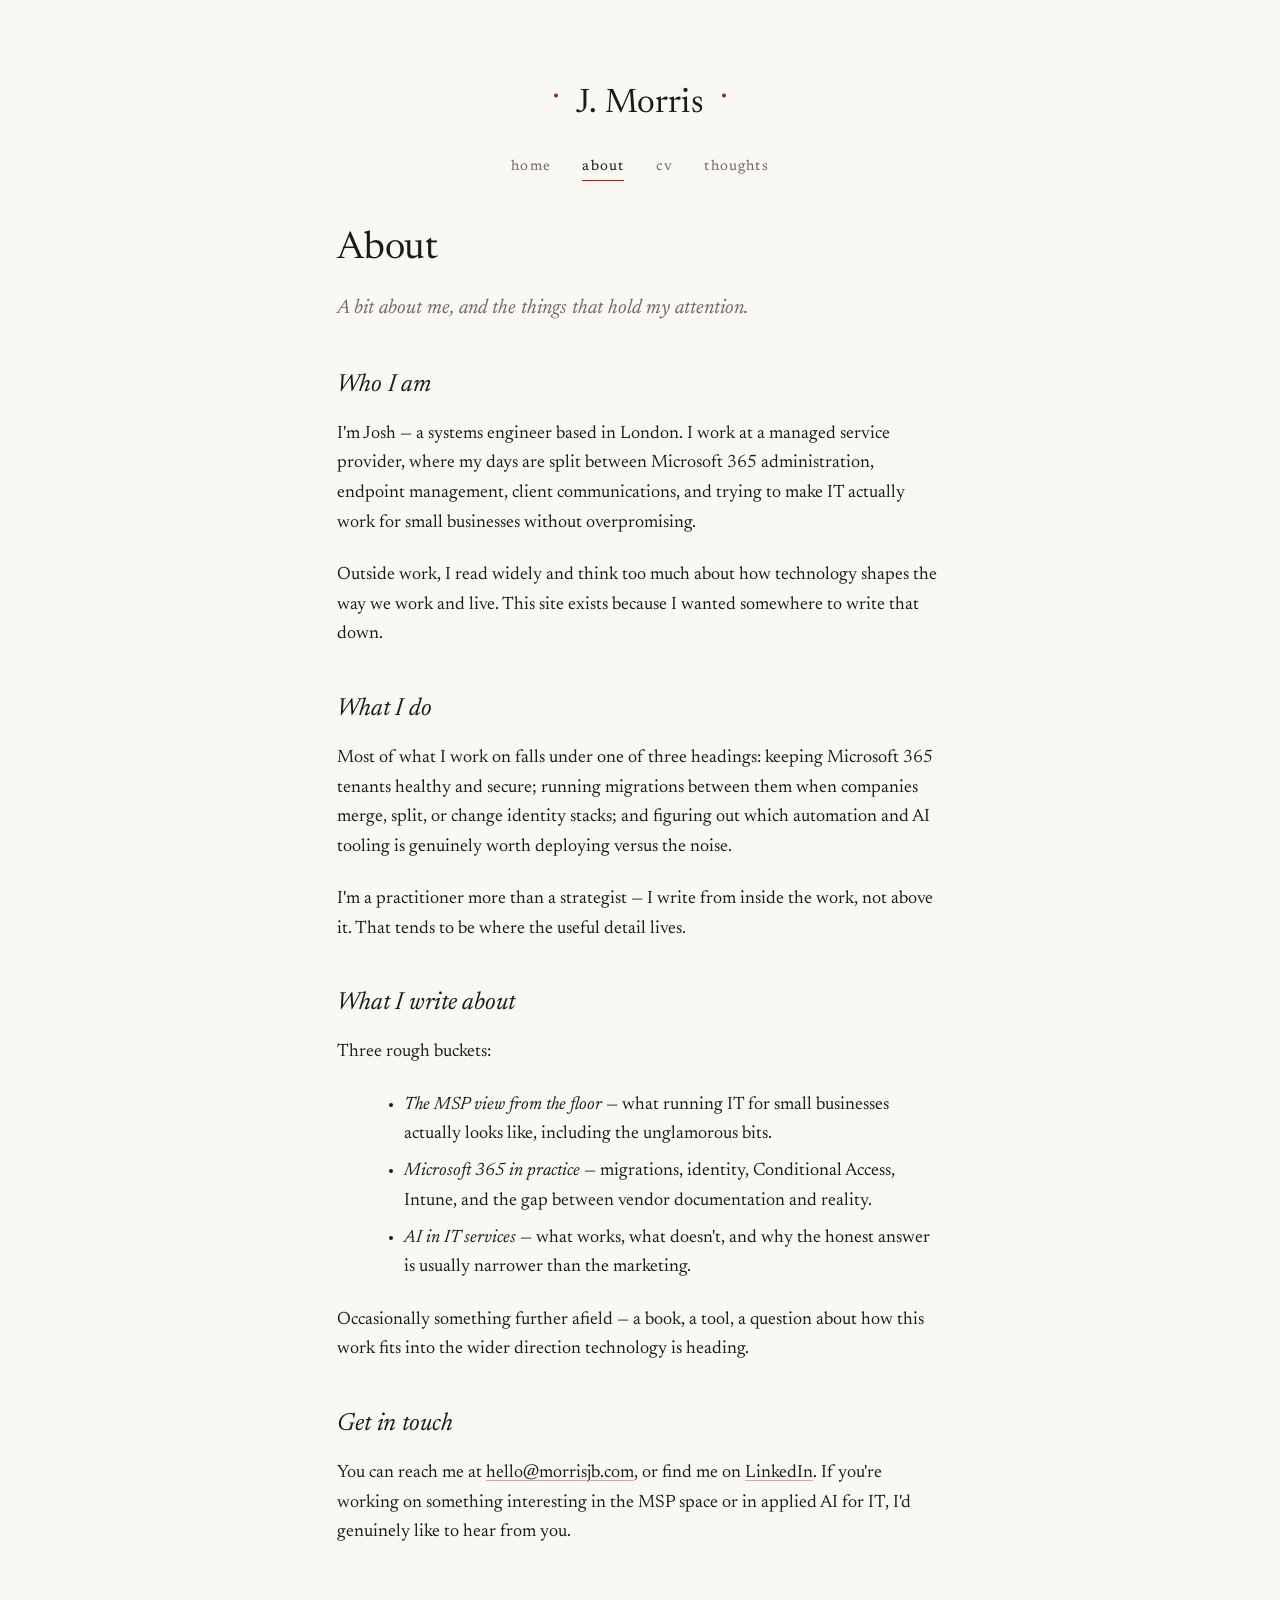
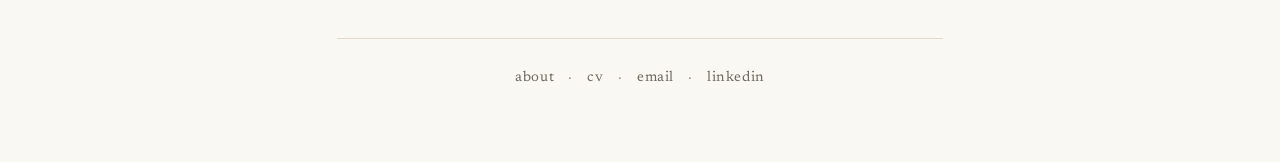
==== about.html @ 0fd1a708 "First Site" ====
<!DOCTYPE html>
<html lang="en">
<head>
  <meta charset="UTF-8">
  <meta name="viewport" content="width=device-width, initial-scale=1.0">
  <title>About — J. Morris</title>
  <meta name="description" content="A bit about me — Josh Morris, a systems engineer in London.">
  <link rel="icon" type="image/x-icon" href="/favicon.ico">
  <link rel="preconnect" href="https://fonts.googleapis.com">
  <link rel="preconnect" href="https://fonts.gstatic.com" crossorigin>
  <link href="https://fonts.googleapis.com/css2?family=Newsreader:ital,opsz,wght@0,6..72,300..600;1,6..72,300..600&display=swap" rel="stylesheet">
  <link rel="stylesheet" href="/styles.css">
</head>
<body>
  <div class="page">
    <header class="site-header">
      <a class="site-title" href="/">J. Morris</a>
      <nav class="site-nav" aria-label="Primary">
        <a href="/">home</a>
        <a href="/about.html" aria-current="page">about</a>
        <a href="/cv.html">cv</a>
        <a href="/thoughts.html">thoughts</a>
      </nav>
    </header>

    <main>
      <h1>About</h1>

      <!-- TIP: edit the paragraphs below freely. The structure (intro, then three short sections) is just a starting point — feel free to collapse or expand. -->

      <p class="about-intro">A bit about me, and the things that hold my attention.</p>

      <h2>Who I am</h2>
      <p>I'm Josh — a systems engineer based in London. I work at a managed service provider, where my days are split between Microsoft 365 administration, endpoint management, client communications, and trying to make IT actually work for small businesses without overpromising.</p>
      <p>Outside work, I read widely and think too much about how technology shapes the way we work and live. This site exists because I wanted somewhere to write that down.</p>

      <h2>What I do</h2>
      <p>Most of what I work on falls under one of three headings: keeping Microsoft 365 tenants healthy and secure; running migrations between them when companies merge, split, or change identity stacks; and figuring out which automation and AI tooling is genuinely worth deploying versus the noise.</p>
      <p>I'm a practitioner more than a strategist — I write from inside the work, not above it. That tends to be where the useful detail lives.</p>

      <h2>What I write about</h2>
      <p>Three rough buckets:</p>
      <ul>
        <li><em>The MSP view from the floor</em> — what running IT for small businesses actually looks like, including the unglamorous bits.</li>
        <li><em>Microsoft 365 in practice</em> — migrations, identity, Conditional Access, Intune, and the gap between vendor documentation and reality.</li>
        <li><em>AI in IT services</em> — what works, what doesn't, and why the honest answer is usually narrower than the marketing.</li>
      </ul>
      <p>Occasionally something further afield — a book, a tool, a question about how this work fits into the wider direction technology is heading.</p>

      <h2>Get in touch</h2>
      <p>You can reach me at <a href="mailto:hello@morrisjb.com">hello@morrisjb.com</a>, or find me on <a href="https://linkedin.com">LinkedIn</a>. If you're working on something interesting in the MSP space or in applied AI for IT, I'd genuinely like to hear from you.</p>
    </main>

    <footer class="site-footer">
      <a href="/about.html">about</a> ·
      <a href="/cv.html">cv</a> ·
      <a href="mailto:hello@morrisjb.com">email</a> ·
      <a href="https://linkedin.com">linkedin</a>
    </footer>
  </div>
</body>
</html>
---- styles.css ----
/* ================================================================
   J. Morris — site styles
   Refined editorial. Single typeface (Newsreader), warm cream
   ground, off-black text, oxblood accents echoing the logo dots.
   ================================================================ */

:root {
  --bg: #FAF8F3;
  --bg-subtle: #F2EFE7;
  --text: #1A1A1A;
  --text-muted: #6F6A60;
  --text-faint: #968F82;
  --border: #E2DCCE;
  --accent: #8C2823;
  --accent-soft: #D4A8A5;
  --max-width: 660px;
  --max-width-wide: 780px;
}

* { box-sizing: border-box; margin: 0; }

html {
  font-size: 18px;
  -webkit-text-size-adjust: 100%;
}

body {
  font-family: 'Newsreader', Georgia, 'Times New Roman', serif;
  font-weight: 400;
  background: var(--bg);
  color: var(--text);
  line-height: 1.65;
  font-feature-settings: 'kern' 1, 'liga' 1, 'onum' 1;
  font-variant-numeric: oldstyle-nums;
  -webkit-font-smoothing: antialiased;
  text-rendering: optimizeLegibility;
}

/* ---------- Layout ---------- */
.page {
  max-width: var(--max-width);
  margin: 0 auto;
  padding: 2.5rem 1.5rem 4rem;
}

.page--wide { max-width: var(--max-width-wide); }

/* ---------- Site header ---------- */
.site-header {
  text-align: center;
  padding: 1.75rem 0 2.5rem;
}

.site-title {
  display: inline-block;
  font-family: 'Newsreader', Georgia, serif;
  font-size: 1.875rem;
  font-weight: 400;
  letter-spacing: 0.005em;
  color: var(--text);
  text-decoration: none;
  position: relative;
}

.site-title::before,
.site-title::after {
  content: '';
  display: inline-block;
  width: 4px;
  height: 4px;
  border-radius: 50%;
  background: var(--accent);
  vertical-align: middle;
  margin: 0 1rem;
  transform: translateY(-0.25em);
}

.site-nav {
  margin-top: 1.25rem;
  display: flex;
  justify-content: center;
  gap: 1.75rem;
  font-size: 0.8rem;
  letter-spacing: 0.08em;
  text-transform: lowercase;
}

.site-nav a {
  color: var(--text-muted);
  text-decoration: none;
  transition: color 0.15s ease;
  padding-bottom: 2px;
  border-bottom: 0.5px solid transparent;
}

.site-nav a:hover,
.site-nav a[aria-current="page"] {
  color: var(--text);
  border-bottom-color: var(--accent);
}

/* ---------- Typography ---------- */
h1, h2, h3, h4 {
  font-family: 'Newsreader', Georgia, serif;
  font-weight: 400;
  letter-spacing: -0.005em;
  line-height: 1.25;
}

h1 { font-size: 2.125rem; margin: 0 0 1rem; }
h2 { font-size: 1.375rem; font-style: italic; margin: 2.5rem 0 1rem; }
h3 { font-size: 1.125rem; margin: 2rem 0 0.75rem; }

p { margin-bottom: 1.25rem; }

a {
  color: var(--text);
  text-decoration: underline;
  text-decoration-color: var(--accent-soft);
  text-decoration-thickness: 1px;
  text-underline-offset: 3px;
  transition: text-decoration-color 0.15s ease;
}

a:hover { text-decoration-color: var(--accent); }

em { font-style: italic; }
strong { font-weight: 500; }

blockquote {
  margin: 2rem 0;
  padding-left: 1.25rem;
  border-left: 2px solid var(--accent-soft);
  font-style: italic;
  color: var(--text-muted);
}

hr {
  border: none;
  text-align: center;
  margin: 3rem 0;
  height: 1rem;
  position: relative;
}

hr::before {
  content: '· · ·';
  letter-spacing: 0.6em;
  color: var(--accent);
  font-size: 1.25rem;
}

ul, ol { margin: 0 0 1.25rem 1.5rem; }
li { margin-bottom: 0.4rem; }

/* ---------- Hero (home) ---------- */
.hero {
  margin-bottom: 3rem;
}

.hero-greeting {
  font-size: 0.8rem;
  letter-spacing: 0.1em;
  text-transform: lowercase;
  color: var(--text-faint);
  margin-bottom: 0.6rem;
}

.hero-title {
  font-size: 1.625rem;
  font-weight: 400;
  font-style: italic;
  line-height: 1.4;
  margin: 0 0 1.25rem;
}

.hero-bio {
  font-size: 1.0625rem;
  line-height: 1.7;
  color: var(--text);
}

/* ---------- Section heading ---------- */
.section-title {
  font-size: 0.75rem;
  font-weight: 500;
  letter-spacing: 0.14em;
  text-transform: lowercase;
  color: var(--text-faint);
  margin: 3rem 0 1.5rem;
  padding-bottom: 0.75rem;
  border-bottom: 0.5px solid var(--border);
  font-style: normal;
}

/* ---------- Post list ---------- */
.posts {
  list-style: none;
  padding: 0;
  margin: 0;
}

.post-item {
  padding: 1.25rem 0;
  border-bottom: 0.5px solid var(--border);
}

.post-item:last-child { border-bottom: none; }

.post-meta {
  font-size: 0.75rem;
  color: var(--text-faint);
  letter-spacing: 0.06em;
  text-transform: lowercase;
  margin-bottom: 0.5rem;
}

.post-title {
  font-size: 1.1875rem;
  font-weight: 400;
  font-style: italic;
  margin: 0 0 0.4rem;
  line-height: 1.35;
}

.post-title a {
  text-decoration: none;
  color: var(--text);
}

.post-title a:hover {
  text-decoration: underline;
  text-decoration-color: var(--accent-soft);
}

.post-excerpt {
  font-size: 0.95rem;
  color: var(--text-muted);
  line-height: 1.6;
  margin: 0;
}

/* ---------- Year groupings (thoughts page) ---------- */
.year-group { margin-bottom: 3rem; }
.year-label {
  font-size: 0.8rem;
  font-weight: 400;
  letter-spacing: 0.06em;
  color: var(--text-faint);
  margin-bottom: 0.5rem;
  font-variant-numeric: oldstyle-nums;
}

/* ---------- Topic tags ---------- */
.tag-list {
  display: flex;
  flex-wrap: wrap;
  gap: 0.4rem;
  margin: 1.5rem 0 2rem;
  list-style: none;
  padding: 0;
}

.tag {
  display: inline-block;
  padding: 0.2rem 0.7rem;
  font-size: 0.7rem;
  letter-spacing: 0.06em;
  color: var(--text-muted);
  border: 0.5px solid var(--border);
  border-radius: 999px;
  text-decoration: none;
  text-transform: lowercase;
  background: transparent;
  transition: border-color 0.15s ease, color 0.15s ease;
}

.tag:hover {
  border-color: var(--text-muted);
  color: var(--text);
}

/* ---------- Article (post page) ---------- */
.article-header {
  margin-bottom: 2.5rem;
}

.article-meta {
  font-size: 0.75rem;
  color: var(--text-faint);
  letter-spacing: 0.08em;
  text-transform: lowercase;
  margin-bottom: 0.75rem;
}

.article-title {
  font-size: 1.875rem;
  font-weight: 400;
  line-height: 1.2;
  margin: 0 0 0.75rem;
  letter-spacing: -0.01em;
}

.article-subtitle {
  font-size: 1.0625rem;
  font-style: italic;
  color: var(--text-muted);
  line-height: 1.5;
}

.article-content {
  font-size: 1.0625rem;
  line-height: 1.75;
}

.article-content p { margin-bottom: 1.25rem; }

.article-footer {
  margin-top: 4rem;
  padding-top: 1.5rem;
  border-top: 0.5px solid var(--border);
  font-size: 0.85rem;
  color: var(--text-muted);
}

.back-link {
  text-decoration: none;
  color: var(--text-muted);
  font-style: italic;
}

.back-link:hover { color: var(--text); }

/* ---------- About page ---------- */
.about-intro {
  font-size: 1.125rem;
  line-height: 1.65;
  margin-bottom: 2rem;
  font-style: italic;
  color: var(--text-muted);
}

/* ---------- CV ---------- */
.cv-header {
  margin-bottom: 2.5rem;
  padding-bottom: 1.5rem;
  border-bottom: 0.5px solid var(--border);
}

.cv-name { font-size: 1.875rem; font-weight: 400; margin: 0 0 0.35rem; }
.cv-role-line {
  font-size: 0.95rem;
  color: var(--text-muted);
  font-style: italic;
  margin-bottom: 0.5rem;
}
.cv-contact {
  font-size: 0.85rem;
  color: var(--text-faint);
  letter-spacing: 0.02em;
}

.cv-section { margin-bottom: 2.25rem; }

.cv-role { margin-bottom: 1.75rem; }
.cv-role:last-child { margin-bottom: 0; }

.cv-role-header {
  display: flex;
  justify-content: space-between;
  align-items: baseline;
  flex-wrap: wrap;
  gap: 0.4rem;
  margin-bottom: 0.25rem;
}

.cv-title {
  font-size: 1.0625rem;
  font-weight: 500;
  font-style: italic;
}

.cv-dates {
  font-size: 0.8rem;
  color: var(--text-faint);
  letter-spacing: 0.02em;
  font-variant-numeric: oldstyle-nums;
}

.cv-org {
  font-size: 0.95rem;
  color: var(--text-muted);
  margin-bottom: 0.6rem;
}

.cv-description {
  font-size: 0.95rem;
  margin: 0;
}

.cv-skills {
  font-size: 0.95rem;
  line-height: 1.7;
}

/* ---------- Footer ---------- */
.site-footer {
  margin-top: 5rem;
  padding-top: 1.5rem;
  border-top: 0.5px solid var(--border);
  font-size: 0.8rem;
  color: var(--text-faint);
  text-align: center;
  letter-spacing: 0.04em;
  text-transform: lowercase;
}

.site-footer a {
  color: var(--text-muted);
  text-decoration: none;
  margin: 0 0.6rem;
}

.site-footer a:hover { color: var(--text); }

/* ---------- Mobile ---------- */
@media (max-width: 640px) {
  html { font-size: 17px; }
  .page { padding: 1.5rem 1.25rem 3rem; }
  .site-header { padding: 1.25rem 0 1.75rem; }
  .site-title { font-size: 1.625rem; }
  .site-title::before, .site-title::after {
    width: 3px; height: 3px; margin: 0 0.75rem;
  }
  .site-nav { gap: 1.25rem; }
  .hero-title { font-size: 1.4rem; }
  .article-title { font-size: 1.625rem; }
  .cv-role-header { flex-direction: column; gap: 0.1rem; }
}

/* ---------- Print (CV) ---------- */
@media print {
  .site-header, .site-footer, .site-nav { display: none; }
  body { background: white; color: black; }
  a { color: black; text-decoration: none; }
  .page { max-width: 100%; padding: 0; }
  .cv-section { page-break-inside: avoid; }
}
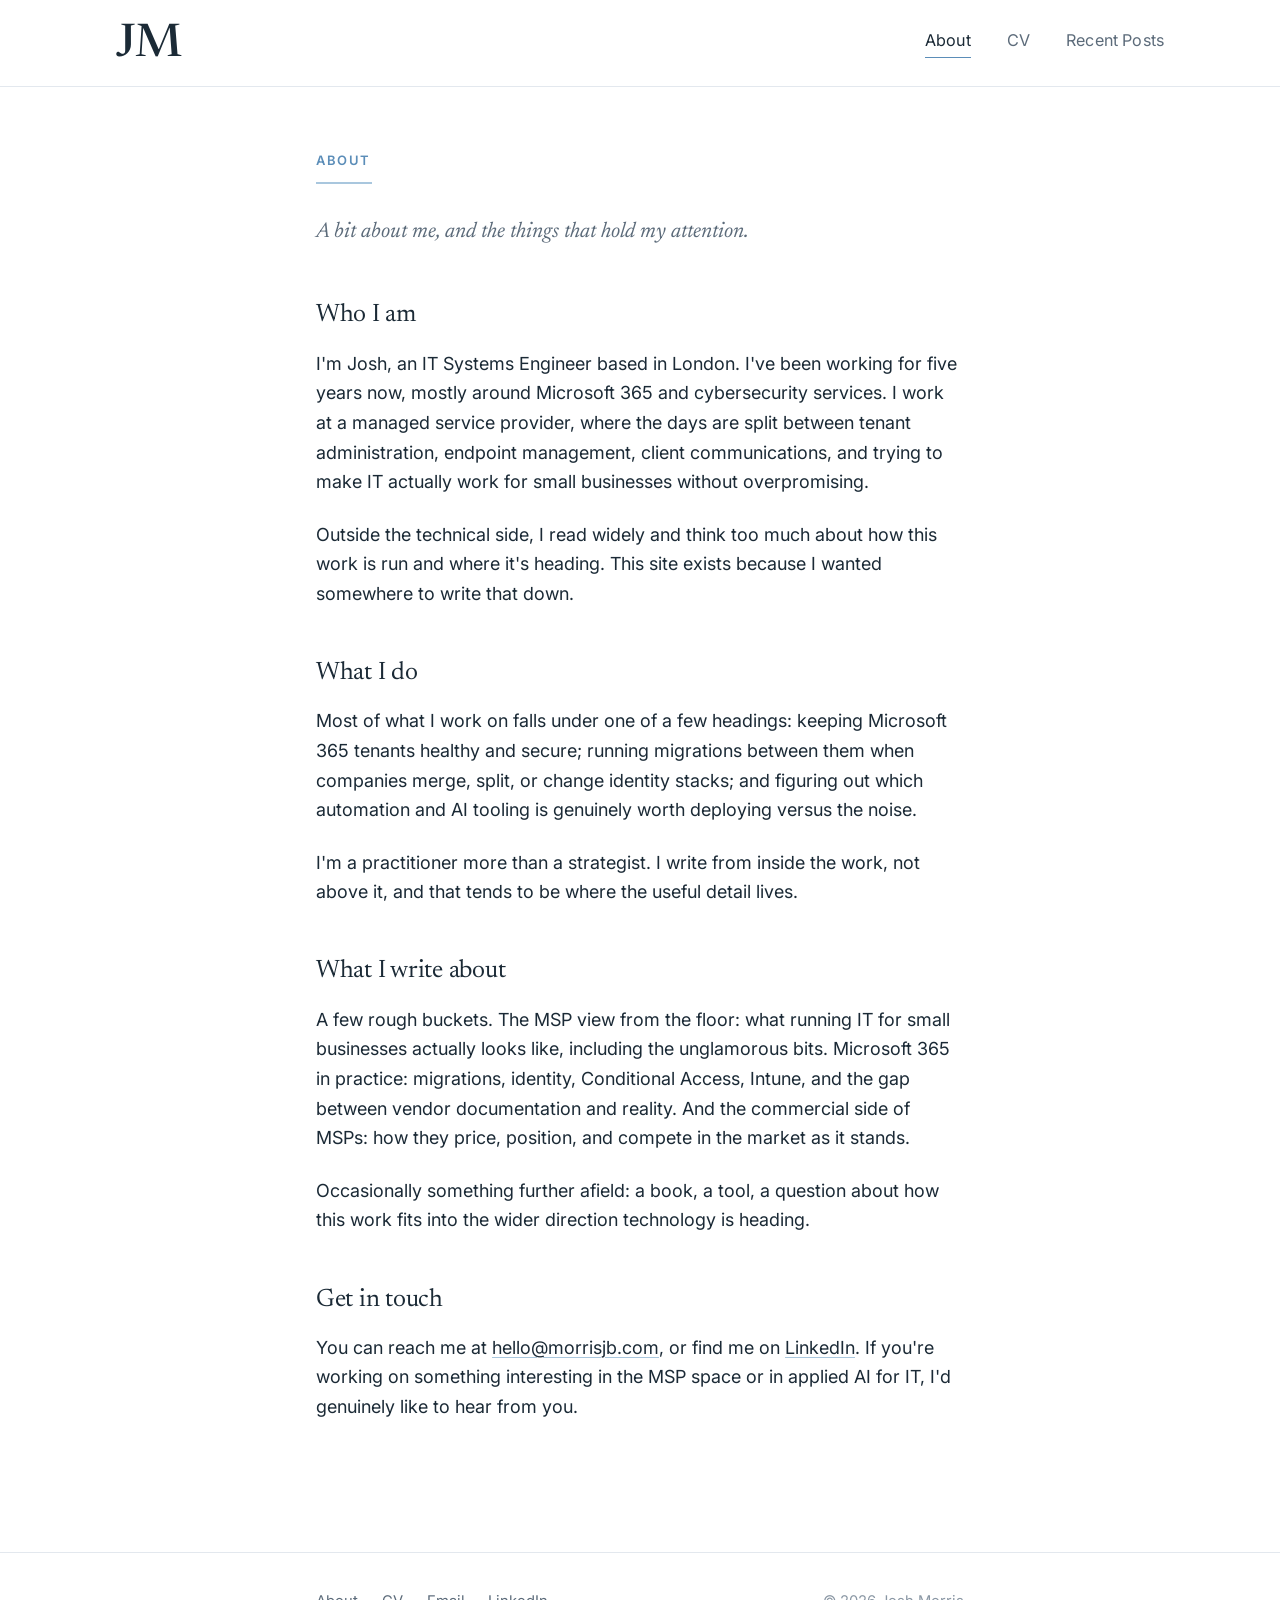
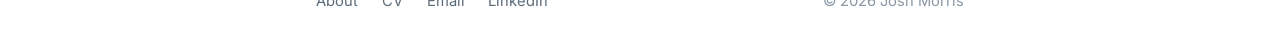
==== commit a17eae5a: "Add files via upload" ====
--- a/about.html
+++ b/about.html
@@ -4,59 +4,63 @@
   <meta charset="UTF-8">
   <meta name="viewport" content="width=device-width, initial-scale=1.0">
   <title>About — J. Morris</title>
-  <meta name="description" content="A bit about me — Josh Morris, a systems engineer in London.">
-  <link rel="icon" type="image/x-icon" href="/favicon.ico">
+  <meta name="description" content="A bit about me — Josh Morris, an IT Systems Engineer in London.">
+  <link rel="icon" type="image/png" href="/jmorrisfavicon.png">
+  <link rel="apple-touch-icon" href="/appletouchicon.png">
   <link rel="preconnect" href="https://fonts.googleapis.com">
   <link rel="preconnect" href="https://fonts.gstatic.com" crossorigin>
-  <link href="https://fonts.googleapis.com/css2?family=Newsreader:ital,opsz,wght@0,6..72,300..600;1,6..72,300..600&display=swap" rel="stylesheet">
+  <link href="https://fonts.googleapis.com/css2?family=Inter:wght@400;500;600&family=Newsreader:ital,opsz,wght@0,6..72,300..600;1,6..72,300..600&display=swap" rel="stylesheet">
   <link rel="stylesheet" href="/styles.css">
 </head>
 <body>
-  <div class="page">
-    <header class="site-header">
-      <a class="site-title" href="/">J. Morris</a>
+  <header class="site-header">
+    <div class="site-header__inner">
+      <a class="brand" href="/" aria-label="J. Morris — home">
+        <svg viewBox="0 0 132 56" xmlns="http://www.w3.org/2000/svg" role="img" aria-label="JM monogram">
+          <text x="0" y="44" font-family="Newsreader, Georgia, serif" font-size="56" font-weight="500" letter-spacing="-1" fill="#1B2A36">JM</text>
+        </svg>
+      </a>
       <nav class="site-nav" aria-label="Primary">
-        <a href="/">home</a>
-        <a href="/about.html" aria-current="page">about</a>
-        <a href="/cv.html">cv</a>
-        <a href="/thoughts.html">thoughts</a>
+        <a href="/about.html" aria-current="page">About</a>
+        <a href="/cv.html">CV</a>
+        <a href="/thoughts.html">Recent Posts</a>
       </nav>
-    </header>
+    </div>
+  </header>
 
-    <main>
-      <h1>About</h1>
+  <main class="page">
+    <!-- TIP: edit freely. Keep the intro short, then a few plain sections. -->
+    <p class="eyebrow">About</p>
+    <hr class="rule">
 
-      <!-- TIP: edit the paragraphs below freely. The structure (intro, then three short sections) is just a starting point — feel free to collapse or expand. -->
+    <p class="about-intro">A bit about me, and the things that hold my attention.</p>
 
-      <p class="about-intro">A bit about me, and the things that hold my attention.</p>
+    <h2>Who I am</h2>
+    <p>I'm Josh, an IT Systems Engineer based in London. I've been working for five years now, mostly around Microsoft 365 and cybersecurity services. I work at a managed service provider, where the days are split between tenant administration, endpoint management, client communications, and trying to make IT actually work for small businesses without overpromising.</p>
+    <p>Outside the technical side, I read widely and think too much about how this work is run and where it's heading. This site exists because I wanted somewhere to write that down.</p>
 
-      <h2>Who I am</h2>
-      <p>I'm Josh — a systems engineer based in London. I work at a managed service provider, where my days are split between Microsoft 365 administration, endpoint management, client communications, and trying to make IT actually work for small businesses without overpromising.</p>
-      <p>Outside work, I read widely and think too much about how technology shapes the way we work and live. This site exists because I wanted somewhere to write that down.</p>
+    <h2>What I do</h2>
+    <p>Most of what I work on falls under one of a few headings: keeping Microsoft 365 tenants healthy and secure; running migrations between them when companies merge, split, or change identity stacks; and figuring out which automation and AI tooling is genuinely worth deploying versus the noise.</p>
+    <p>I'm a practitioner more than a strategist. I write from inside the work, not above it, and that tends to be where the useful detail lives.</p>
 
-      <h2>What I do</h2>
-      <p>Most of what I work on falls under one of three headings: keeping Microsoft 365 tenants healthy and secure; running migrations between them when companies merge, split, or change identity stacks; and figuring out which automation and AI tooling is genuinely worth deploying versus the noise.</p>
-      <p>I'm a practitioner more than a strategist — I write from inside the work, not above it. That tends to be where the useful detail lives.</p>
+    <h2>What I write about</h2>
+    <p>A few rough buckets. The MSP view from the floor: what running IT for small businesses actually looks like, including the unglamorous bits. Microsoft 365 in practice: migrations, identity, Conditional Access, Intune, and the gap between vendor documentation and reality. And the commercial side of MSPs: how they price, position, and compete in the market as it stands.</p>
+    <p>Occasionally something further afield: a book, a tool, a question about how this work fits into the wider direction technology is heading.</p>
 
-      <h2>What I write about</h2>
-      <p>Three rough buckets:</p>
-      <ul>
-        <li><em>The MSP view from the floor</em> — what running IT for small businesses actually looks like, including the unglamorous bits.</li>
-        <li><em>Microsoft 365 in practice</em> — migrations, identity, Conditional Access, Intune, and the gap between vendor documentation and reality.</li>
-        <li><em>AI in IT services</em> — what works, what doesn't, and why the honest answer is usually narrower than the marketing.</li>
-      </ul>
-      <p>Occasionally something further afield — a book, a tool, a question about how this work fits into the wider direction technology is heading.</p>
+    <h2>Get in touch</h2>
+    <p>You can reach me at <a href="mailto:hello@morrisjb.com">hello@morrisjb.com</a>, or find me on <a href="https://linkedin.com">LinkedIn</a>. If you're working on something interesting in the MSP space or in applied AI for IT, I'd genuinely like to hear from you.</p>
+  </main>
 
-      <h2>Get in touch</h2>
-      <p>You can reach me at <a href="mailto:hello@morrisjb.com">hello@morrisjb.com</a>, or find me on <a href="https://linkedin.com">LinkedIn</a>. If you're working on something interesting in the MSP space or in applied AI for IT, I'd genuinely like to hear from you.</p>
-    </main>
-
-    <footer class="site-footer">
-      <a href="/about.html">about</a> ·
-      <a href="/cv.html">cv</a> ·
-      <a href="mailto:hello@morrisjb.com">email</a> ·
-      <a href="https://linkedin.com">linkedin</a>
-    </footer>
-  </div>
+  <footer class="site-footer">
+    <div class="site-footer__inner">
+      <div class="site-footer__links">
+        <a href="/about.html">About</a>
+        <a href="/cv.html">CV</a>
+        <a href="mailto:hello@morrisjb.com">Email</a>
+        <a href="https://linkedin.com">LinkedIn</a>
+      </div>
+      <div class="site-footer__note">© 2026 Josh Morris</div>
+    </div>
+  </footer>
 </body>
 </html>
--- a/styles.css
+++ b/styles.css
@@ -1,20 +1,21 @@
 /* ================================================================
-   J. Morris — site styles
-   Refined editorial. Single typeface (Newsreader), warm cream
-   ground, off-black text, oxblood accents echoing the logo dots.
+   morrisjb.com — site styles
+   White ground, light-grey surfaces, light-blue accent.
+   Serif wordmark + headlines (Newsreader), clean sans body (Inter).
    ================================================================ */
 
 :root {
-  --bg: #FAF8F3;
-  --bg-subtle: #F2EFE7;
-  --text: #1A1A1A;
-  --text-muted: #6F6A60;
-  --text-faint: #968F82;
-  --border: #E2DCCE;
-  --accent: #8C2823;
-  --accent-soft: #D4A8A5;
-  --max-width: 660px;
-  --max-width-wide: 780px;
+  --bg: #FFFFFF;
+  --surface: #F4F6F8;
+  --surface-2: #EDF1F5;
+  --border: #E3E8EE;
+  --text: #1B2A36;
+  --muted: #5C6B7A;
+  --faint: #8A97A4;
+  --accent: #5B8DB8;
+  --accent-soft: #A9C7DE;
+  --max-width: 720px;
+  --header-max: 1120px;
 }
 
 * { box-sizing: border-box; margin: 0; }
@@ -22,94 +23,84 @@
 html {
   font-size: 18px;
   -webkit-text-size-adjust: 100%;
+  scroll-behavior: smooth;
 }
 
 body {
-  font-family: 'Newsreader', Georgia, 'Times New Roman', serif;
+  font-family: 'Inter', -apple-system, BlinkMacSystemFont, 'Segoe UI', Roboto, sans-serif;
   font-weight: 400;
   background: var(--bg);
   color: var(--text);
   line-height: 1.65;
-  font-feature-settings: 'kern' 1, 'liga' 1, 'onum' 1;
-  font-variant-numeric: oldstyle-nums;
   -webkit-font-smoothing: antialiased;
   text-rendering: optimizeLegibility;
+}
+
+/* ---------- Site header (full-width bar) ---------- */
+.site-header {
+  border-bottom: 1px solid var(--border);
+  background: var(--bg);
+}
+
+.site-header__inner {
+  max-width: var(--header-max);
+  margin: 0 auto;
+  padding: 1.1rem 2rem;
+  display: flex;
+  align-items: center;
+  justify-content: space-between;
+  gap: 1.5rem;
+}
+
+.brand {
+  display: inline-flex;
+  align-items: center;
+  text-decoration: none;
+  line-height: 0;
+}
+
+.brand svg { display: block; height: 46px; width: auto; }
+
+.site-nav {
+  display: flex;
+  align-items: center;
+  gap: 2rem;
+  font-size: 0.9rem;
+  letter-spacing: 0.01em;
+}
+
+.site-nav a {
+  color: var(--muted);
+  text-decoration: none;
+  padding-bottom: 3px;
+  border-bottom: 1.5px solid transparent;
+  transition: color 0.15s ease, border-color 0.15s ease;
+}
+
+.site-nav a:hover,
+.site-nav a[aria-current="page"] {
+  color: var(--text);
+  border-bottom-color: var(--accent);
 }
 
 /* ---------- Layout ---------- */
 .page {
   max-width: var(--max-width);
   margin: 0 auto;
-  padding: 2.5rem 1.5rem 4rem;
-}
-
-.page--wide { max-width: var(--max-width-wide); }
-
-/* ---------- Site header ---------- */
-.site-header {
-  text-align: center;
-  padding: 1.75rem 0 2.5rem;
-}
-
-.site-title {
-  display: inline-block;
-  font-family: 'Newsreader', Georgia, serif;
-  font-size: 1.875rem;
+  padding: 3.5rem 2rem 4rem;
+}
+
+/* ---------- Typography ---------- */
+h1, h2, h3, h4, .display {
+  font-family: 'Newsreader', Georgia, 'Times New Roman', serif;
   font-weight: 400;
-  letter-spacing: 0.005em;
-  color: var(--text);
-  text-decoration: none;
-  position: relative;
-}
-
-.site-title::before,
-.site-title::after {
-  content: '';
-  display: inline-block;
-  width: 4px;
-  height: 4px;
-  border-radius: 50%;
-  background: var(--accent);
-  vertical-align: middle;
-  margin: 0 1rem;
-  transform: translateY(-0.25em);
-}
-
-.site-nav {
-  margin-top: 1.25rem;
-  display: flex;
-  justify-content: center;
-  gap: 1.75rem;
-  font-size: 0.8rem;
-  letter-spacing: 0.08em;
-  text-transform: lowercase;
-}
-
-.site-nav a {
-  color: var(--text-muted);
-  text-decoration: none;
-  transition: color 0.15s ease;
-  padding-bottom: 2px;
-  border-bottom: 0.5px solid transparent;
-}
-
-.site-nav a:hover,
-.site-nav a[aria-current="page"] {
-  color: var(--text);
-  border-bottom-color: var(--accent);
-}
-
-/* ---------- Typography ---------- */
-h1, h2, h3, h4 {
-  font-family: 'Newsreader', Georgia, serif;
-  font-weight: 400;
-  letter-spacing: -0.005em;
-  line-height: 1.25;
-}
-
-h1 { font-size: 2.125rem; margin: 0 0 1rem; }
-h2 { font-size: 1.375rem; font-style: italic; margin: 2.5rem 0 1rem; }
-h3 { font-size: 1.125rem; margin: 2rem 0 0.75rem; }
+  line-height: 1.2;
+  letter-spacing: -0.01em;
+}
+
+h1 { font-size: 2.25rem; margin: 0 0 1rem; }
+h2 { font-size: 1.4rem; margin: 2.75rem 0 1rem; }
+h3 { font-size: 1.15rem; margin: 2rem 0 0.75rem; }
 
 p { margin-bottom: 1.25rem; }
 
@@ -121,328 +112,251 @@
   text-underline-offset: 3px;
   transition: text-decoration-color 0.15s ease;
 }
-
 a:hover { text-decoration-color: var(--accent); }
 
 em { font-style: italic; }
-strong { font-weight: 500; }
+strong { font-weight: 600; }
+
+ul, ol { margin: 0 0 1.25rem 1.4rem; }
+li { margin-bottom: 0.45rem; }
 
 blockquote {
   margin: 2rem 0;
   padding-left: 1.25rem;
-  border-left: 2px solid var(--accent-soft);
+  border-left: 3px solid var(--accent-soft);
+  color: var(--muted);
   font-style: italic;
-  color: var(--text-muted);
-}
-
-hr {
+}
+
+/* ---------- Eyebrow + rule (signature device) ---------- */
+.eyebrow {
+  font-size: 0.72rem;
+  font-weight: 600;
+  letter-spacing: 0.12em;
+  text-transform: uppercase;
+  color: var(--accent);
+  margin-bottom: 0.6rem;
+}
+
+.rule {
   border: none;
-  text-align: center;
-  margin: 3rem 0;
-  height: 1rem;
-  position: relative;
-}
-
-hr::before {
-  content: '· · ·';
-  letter-spacing: 0.6em;
+  height: 2px;
+  width: 56px;
+  background: var(--accent-soft);
+  margin: 0 0 1.75rem;
+}
+
+.section-title {
+  font-family: 'Inter', sans-serif;
+  font-size: 0.72rem;
+  font-weight: 600;
+  letter-spacing: 0.12em;
+  text-transform: uppercase;
+  color: var(--faint);
+  margin: 3rem 0 0;
+  padding-bottom: 0.75rem;
+  border-bottom: 1px solid var(--border);
+}
+
+/* ---------- Hero (home / about) ---------- */
+.hero { margin-bottom: 1rem; }
+
+.hero-welcome {
+  font-size: 0.8rem;
+  font-weight: 600;
+  letter-spacing: 0.12em;
+  text-transform: uppercase;
   color: var(--accent);
+  margin-bottom: 0.9rem;
+}
+
+.hero-title {
+  font-family: 'Newsreader', Georgia, serif;
+  font-size: 2rem;
+  font-style: italic;
+  font-weight: 400;
+  line-height: 1.3;
+  margin: 0 0 1.75rem;
+  max-width: 30ch;
+}
+
+.lede {
+  font-size: 1.0625rem;
+  line-height: 1.75;
+  color: var(--text);
+}
+
+.lede + .lede { margin-top: 1.25rem; }
+
+/* ---------- Post list ---------- */
+.posts { list-style: none; padding: 0; margin: 1.5rem 0 0; }
+
+.post-item {
+  padding: 1.5rem 0;
+  border-bottom: 1px solid var(--border);
+}
+.post-item:last-child { border-bottom: none; }
+
+.post-meta {
+  font-size: 0.74rem;
+  color: var(--faint);
+  letter-spacing: 0.06em;
+  text-transform: uppercase;
+  margin-bottom: 0.5rem;
+}
+
+.post-title {
   font-size: 1.25rem;
-}
-
-ul, ol { margin: 0 0 1.25rem 1.5rem; }
-li { margin-bottom: 0.4rem; }
-
-/* ---------- Hero (home) ---------- */
-.hero {
-  margin-bottom: 3rem;
-}
-
-.hero-greeting {
-  font-size: 0.8rem;
-  letter-spacing: 0.1em;
-  text-transform: lowercase;
-  color: var(--text-faint);
-  margin-bottom: 0.6rem;
-}
-
-.hero-title {
-  font-size: 1.625rem;
-  font-weight: 400;
-  font-style: italic;
-  line-height: 1.4;
-  margin: 0 0 1.25rem;
-}
-
-.hero-bio {
-  font-size: 1.0625rem;
-  line-height: 1.7;
-  color: var(--text);
-}
-
-/* ---------- Section heading ---------- */
-.section-title {
-  font-size: 0.75rem;
-  font-weight: 500;
-  letter-spacing: 0.14em;
-  text-transform: lowercase;
-  color: var(--text-faint);
-  margin: 3rem 0 1.5rem;
-  padding-bottom: 0.75rem;
-  border-bottom: 0.5px solid var(--border);
-  font-style: normal;
-}
-
-/* ---------- Post list ---------- */
-.posts {
-  list-style: none;
-  padding: 0;
-  margin: 0;
-}
-
-.post-item {
-  padding: 1.25rem 0;
-  border-bottom: 0.5px solid var(--border);
-}
-
-.post-item:last-child { border-bottom: none; }
-
-.post-meta {
-  font-size: 0.75rem;
-  color: var(--text-faint);
-  letter-spacing: 0.06em;
-  text-transform: lowercase;
-  margin-bottom: 0.5rem;
-}
-
-.post-title {
-  font-size: 1.1875rem;
-  font-weight: 400;
   font-style: italic;
   margin: 0 0 0.4rem;
-  line-height: 1.35;
-}
-
-.post-title a {
-  text-decoration: none;
-  color: var(--text);
-}
-
-.post-title a:hover {
-  text-decoration: underline;
-  text-decoration-color: var(--accent-soft);
-}
-
-.post-excerpt {
-  font-size: 0.95rem;
-  color: var(--text-muted);
-  line-height: 1.6;
-  margin: 0;
-}
-
-/* ---------- Year groupings (thoughts page) ---------- */
-.year-group { margin-bottom: 3rem; }
+}
+.post-title a { text-decoration: none; color: var(--text); }
+.post-title a:hover { text-decoration: underline; text-decoration-color: var(--accent-soft); }
+
+.post-excerpt { font-size: 0.96rem; color: var(--muted); margin: 0; }
+
+/* ---------- Year groupings ---------- */
+.year-group { margin-bottom: 2rem; }
 .year-label {
-  font-size: 0.8rem;
-  font-weight: 400;
-  letter-spacing: 0.06em;
-  color: var(--text-faint);
-  margin-bottom: 0.5rem;
-  font-variant-numeric: oldstyle-nums;
+  font-family: 'Newsreader', Georgia, serif;
+  font-size: 1.1rem;
+  color: var(--faint);
+  margin: 2rem 0 0;
 }
 
 /* ---------- Topic tags ---------- */
 .tag-list {
-  display: flex;
-  flex-wrap: wrap;
-  gap: 0.4rem;
-  margin: 1.5rem 0 2rem;
-  list-style: none;
-  padding: 0;
-}
-
+  display: flex; flex-wrap: wrap; gap: 0.5rem;
+  margin: 1.5rem 0 0; padding: 0; list-style: none;
+}
 .tag {
   display: inline-block;
-  padding: 0.2rem 0.7rem;
-  font-size: 0.7rem;
-  letter-spacing: 0.06em;
-  color: var(--text-muted);
-  border: 0.5px solid var(--border);
+  padding: 0.28rem 0.8rem;
+  font-size: 0.78rem;
+  color: var(--muted);
+  border: 1px solid var(--border);
   border-radius: 999px;
+  background: var(--surface);
   text-decoration: none;
-  text-transform: lowercase;
-  background: transparent;
-  transition: border-color 0.15s ease, color 0.15s ease;
-}
-
-.tag:hover {
-  border-color: var(--text-muted);
-  color: var(--text);
-}
-
-/* ---------- Article (post page) ---------- */
-.article-header {
-  margin-bottom: 2.5rem;
-}
-
+  transition: border-color 0.15s ease, color 0.15s ease, background 0.15s ease;
+}
+.tag:hover { border-color: var(--accent-soft); color: var(--text); background: var(--surface-2); }
+
+/* ---------- Article ---------- */
+.article-header { margin-bottom: 2.5rem; }
 .article-meta {
-  font-size: 0.75rem;
-  color: var(--text-faint);
-  letter-spacing: 0.08em;
-  text-transform: lowercase;
+  font-size: 0.74rem; color: var(--faint);
+  letter-spacing: 0.06em; text-transform: uppercase;
   margin-bottom: 0.75rem;
 }
-
 .article-title {
-  font-size: 1.875rem;
-  font-weight: 400;
-  line-height: 1.2;
-  margin: 0 0 0.75rem;
-  letter-spacing: -0.01em;
-}
-
+  font-size: 2.1rem; line-height: 1.2; margin: 0 0 0.9rem;
+}
 .article-subtitle {
-  font-size: 1.0625rem;
-  font-style: italic;
-  color: var(--text-muted);
-  line-height: 1.5;
-}
-
-.article-content {
-  font-size: 1.0625rem;
-  line-height: 1.75;
-}
-
-.article-content p { margin-bottom: 1.25rem; }
-
+  font-family: 'Newsreader', Georgia, serif;
+  font-size: 1.15rem; font-style: italic;
+  color: var(--muted); line-height: 1.5;
+}
+.article-content { font-size: 1.0625rem; line-height: 1.78; }
+.article-content p { margin-bottom: 1.3rem; }
 .article-footer {
-  margin-top: 4rem;
-  padding-top: 1.5rem;
-  border-top: 0.5px solid var(--border);
-  font-size: 0.85rem;
-  color: var(--text-muted);
-}
-
-.back-link {
-  text-decoration: none;
-  color: var(--text-muted);
-  font-style: italic;
-}
-
-.back-link:hover { color: var(--text); }
-
-/* ---------- About page ---------- */
+  margin-top: 4rem; padding-top: 1.5rem;
+  border-top: 1px solid var(--border);
+  font-size: 0.9rem; color: var(--muted);
+}
+.back-link { text-decoration: none; color: var(--accent); font-weight: 500; }
+.back-link:hover { text-decoration: underline; }
+
+/* ---------- About ---------- */
 .about-intro {
-  font-size: 1.125rem;
-  line-height: 1.65;
-  margin-bottom: 2rem;
-  font-style: italic;
-  color: var(--text-muted);
+  font-family: 'Newsreader', Georgia, serif;
+  font-size: 1.2rem; font-style: italic;
+  color: var(--muted); margin-bottom: 2rem;
 }
 
 /* ---------- CV ---------- */
 .cv-header {
-  margin-bottom: 2.5rem;
-  padding-bottom: 1.5rem;
-  border-bottom: 0.5px solid var(--border);
-}
-
-.cv-name { font-size: 1.875rem; font-weight: 400; margin: 0 0 0.35rem; }
+  margin-bottom: 2.5rem; padding-bottom: 1.5rem;
+  border-bottom: 1px solid var(--border);
+}
+.cv-name { font-size: 2rem; margin: 0 0 0.35rem; }
 .cv-role-line {
-  font-size: 0.95rem;
-  color: var(--text-muted);
-  font-style: italic;
-  margin-bottom: 0.5rem;
-}
-.cv-contact {
-  font-size: 0.85rem;
-  color: var(--text-faint);
-  letter-spacing: 0.02em;
-}
-
-.cv-section { margin-bottom: 2.25rem; }
-
+  font-family: 'Newsreader', Georgia, serif;
+  font-size: 1.05rem; font-style: italic;
+  color: var(--muted); margin-bottom: 0.5rem;
+}
+.cv-contact { font-size: 0.85rem; color: var(--faint); }
+.cv-section { margin-bottom: 2.5rem; }
 .cv-role { margin-bottom: 1.75rem; }
 .cv-role:last-child { margin-bottom: 0; }
-
 .cv-role-header {
-  display: flex;
-  justify-content: space-between;
-  align-items: baseline;
-  flex-wrap: wrap;
-  gap: 0.4rem;
+  display: flex; justify-content: space-between;
+  align-items: baseline; flex-wrap: wrap; gap: 0.4rem;
   margin-bottom: 0.25rem;
 }
-
-.cv-title {
-  font-size: 1.0625rem;
-  font-weight: 500;
-  font-style: italic;
-}
-
-.cv-dates {
-  font-size: 0.8rem;
-  color: var(--text-faint);
-  letter-spacing: 0.02em;
-  font-variant-numeric: oldstyle-nums;
-}
-
-.cv-org {
-  font-size: 0.95rem;
-  color: var(--text-muted);
-  margin-bottom: 0.6rem;
-}
-
-.cv-description {
-  font-size: 0.95rem;
-  margin: 0;
-}
-
-.cv-skills {
-  font-size: 0.95rem;
-  line-height: 1.7;
-}
+.cv-title { font-size: 1.05rem; font-weight: 600; }
+.cv-dates { font-size: 0.82rem; color: var(--faint); }
+.cv-org { font-size: 0.95rem; color: var(--muted); margin-bottom: 0.6rem; }
+.cv-description { font-size: 0.96rem; margin: 0; color: var(--text); }
+.cv-skills { font-size: 0.96rem; line-height: 1.8; }
 
 /* ---------- Footer ---------- */
 .site-footer {
-  margin-top: 5rem;
-  padding-top: 1.5rem;
-  border-top: 0.5px solid var(--border);
-  font-size: 0.8rem;
-  color: var(--text-faint);
-  text-align: center;
-  letter-spacing: 0.04em;
-  text-transform: lowercase;
-}
-
-.site-footer a {
-  color: var(--text-muted);
-  text-decoration: none;
-  margin: 0 0.6rem;
-}
-
-.site-footer a:hover { color: var(--text); }
-
-/* ---------- Mobile ---------- */
-@media (max-width: 640px) {
+  border-top: 1px solid var(--border);
+  margin-top: 2rem;
+}
+.site-footer__inner {
+  max-width: var(--max-width);
+  margin: 0 auto;
+  padding: 2rem;
+  font-size: 0.82rem;
+  color: var(--faint);
+  display: flex;
+  align-items: center;
+  justify-content: space-between;
+  flex-wrap: wrap;
+  gap: 0.75rem;
+}
+.site-footer__links a {
+  color: var(--muted); text-decoration: none; margin-right: 1.1rem;
+}
+.site-footer__links a:hover { color: var(--text); }
+.site-footer__note { color: var(--faint); }
+
+/* ---------- Responsive ---------- */
+@media (max-width: 720px) {
   html { font-size: 17px; }
-  .page { padding: 1.5rem 1.25rem 3rem; }
-  .site-header { padding: 1.25rem 0 1.75rem; }
-  .site-title { font-size: 1.625rem; }
-  .site-title::before, .site-title::after {
-    width: 3px; height: 3px; margin: 0 0.75rem;
-  }
-  .site-nav { gap: 1.25rem; }
-  .hero-title { font-size: 1.4rem; }
-  .article-title { font-size: 1.625rem; }
+  .site-header__inner { padding: 0.9rem 1.25rem; gap: 1rem; }
+  .brand svg { height: 38px; }
+  .site-nav { gap: 1.1rem; font-size: 0.84rem; }
+  .page { padding: 2.5rem 1.25rem 3rem; }
+  .hero-title { font-size: 1.6rem; }
+  .article-title { font-size: 1.7rem; }
   .cv-role-header { flex-direction: column; gap: 0.1rem; }
+  .site-footer__inner { padding: 1.5rem 1.25rem; flex-direction: column; align-items: flex-start; }
+}
+
+@media (max-width: 420px) {
+  .site-nav { gap: 0.85rem; font-size: 0.8rem; }
+  .brand svg { height: 34px; }
+}
+
+/* ---------- Accessibility ---------- */
+@media (prefers-reduced-motion: reduce) {
+  * { animation: none !important; transition: none !important; scroll-behavior: auto !important; }
+}
+
+a:focus-visible, .tag:focus-visible {
+  outline: 2px solid var(--accent);
+  outline-offset: 3px;
+  border-radius: 2px;
 }
 
 /* ---------- Print (CV) ---------- */
 @media print {
-  .site-header, .site-footer, .site-nav { display: none; }
-  body { background: white; color: black; }
-  a { color: black; text-decoration: none; }
+  .site-header, .site-footer { display: none; }
+  body { background: #fff; color: #000; }
+  a { color: #000; text-decoration: none; }
   .page { max-width: 100%; padding: 0; }
   .cv-section { page-break-inside: avoid; }
 }
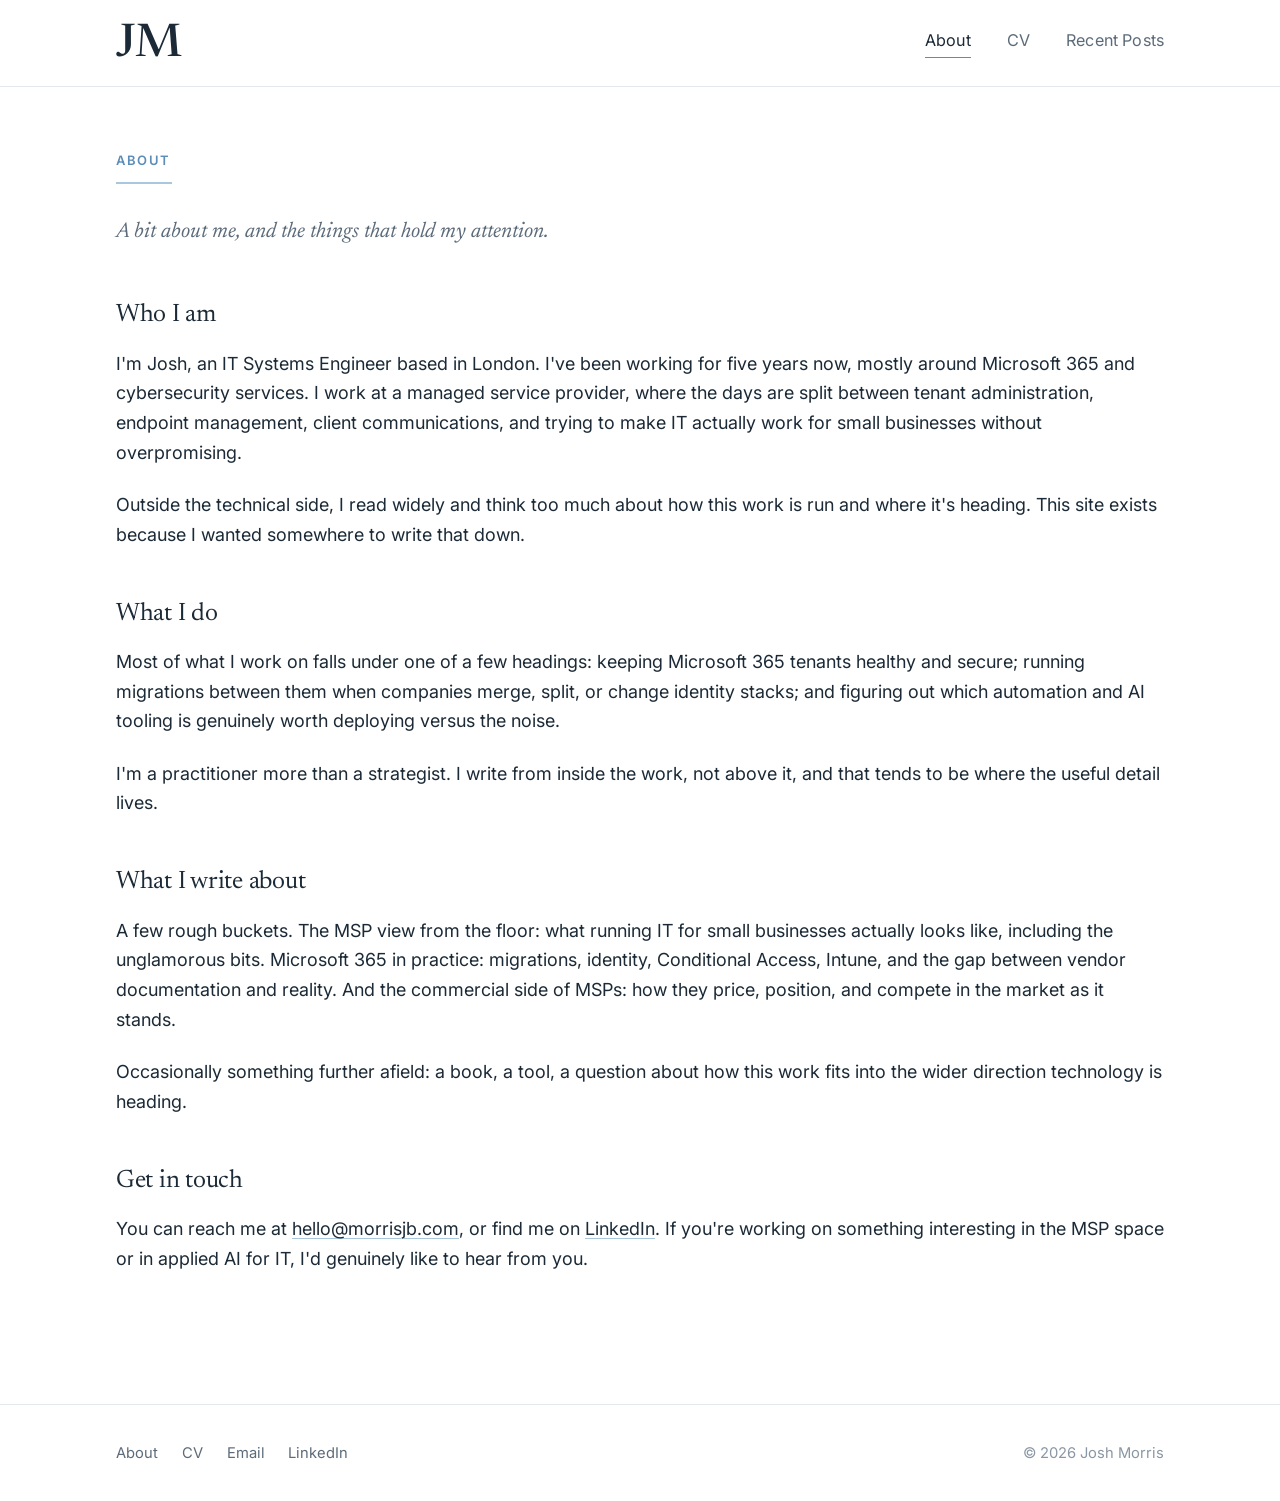
==== commit bd9deb2f: "Add files via upload" ====
--- a/about.html
+++ b/about.html
@@ -5,6 +5,7 @@
   <meta name="viewport" content="width=device-width, initial-scale=1.0">
   <title>About — J. Morris</title>
   <meta name="description" content="A bit about me — Josh Morris, an IT Systems Engineer in London.">
+  <link rel="icon" href="/favicon.ico" sizes="any">
   <link rel="icon" type="image/png" href="/jmorrisfavicon.png">
   <link rel="apple-touch-icon" href="/appletouchicon.png">
   <link rel="preconnect" href="https://fonts.googleapis.com">
--- a/styles.css
+++ b/styles.css
@@ -14,7 +14,7 @@
   --faint: #8A97A4;
   --accent: #5B8DB8;
   --accent-soft: #A9C7DE;
-  --max-width: 720px;
+  --max-width: 560px;
   --header-max: 1120px;
 }
 
@@ -85,7 +85,7 @@
 
 /* ---------- Layout ---------- */
 .page {
-  max-width: var(--max-width);
+  max-width: var(--header-max);
   margin: 0 auto;
   padding: 3.5rem 2rem 4rem;
 }
@@ -306,7 +306,7 @@
   margin-top: 2rem;
 }
 .site-footer__inner {
-  max-width: var(--max-width);
+  max-width: var(--header-max);
   margin: 0 auto;
   padding: 2rem;
   font-size: 0.82rem;
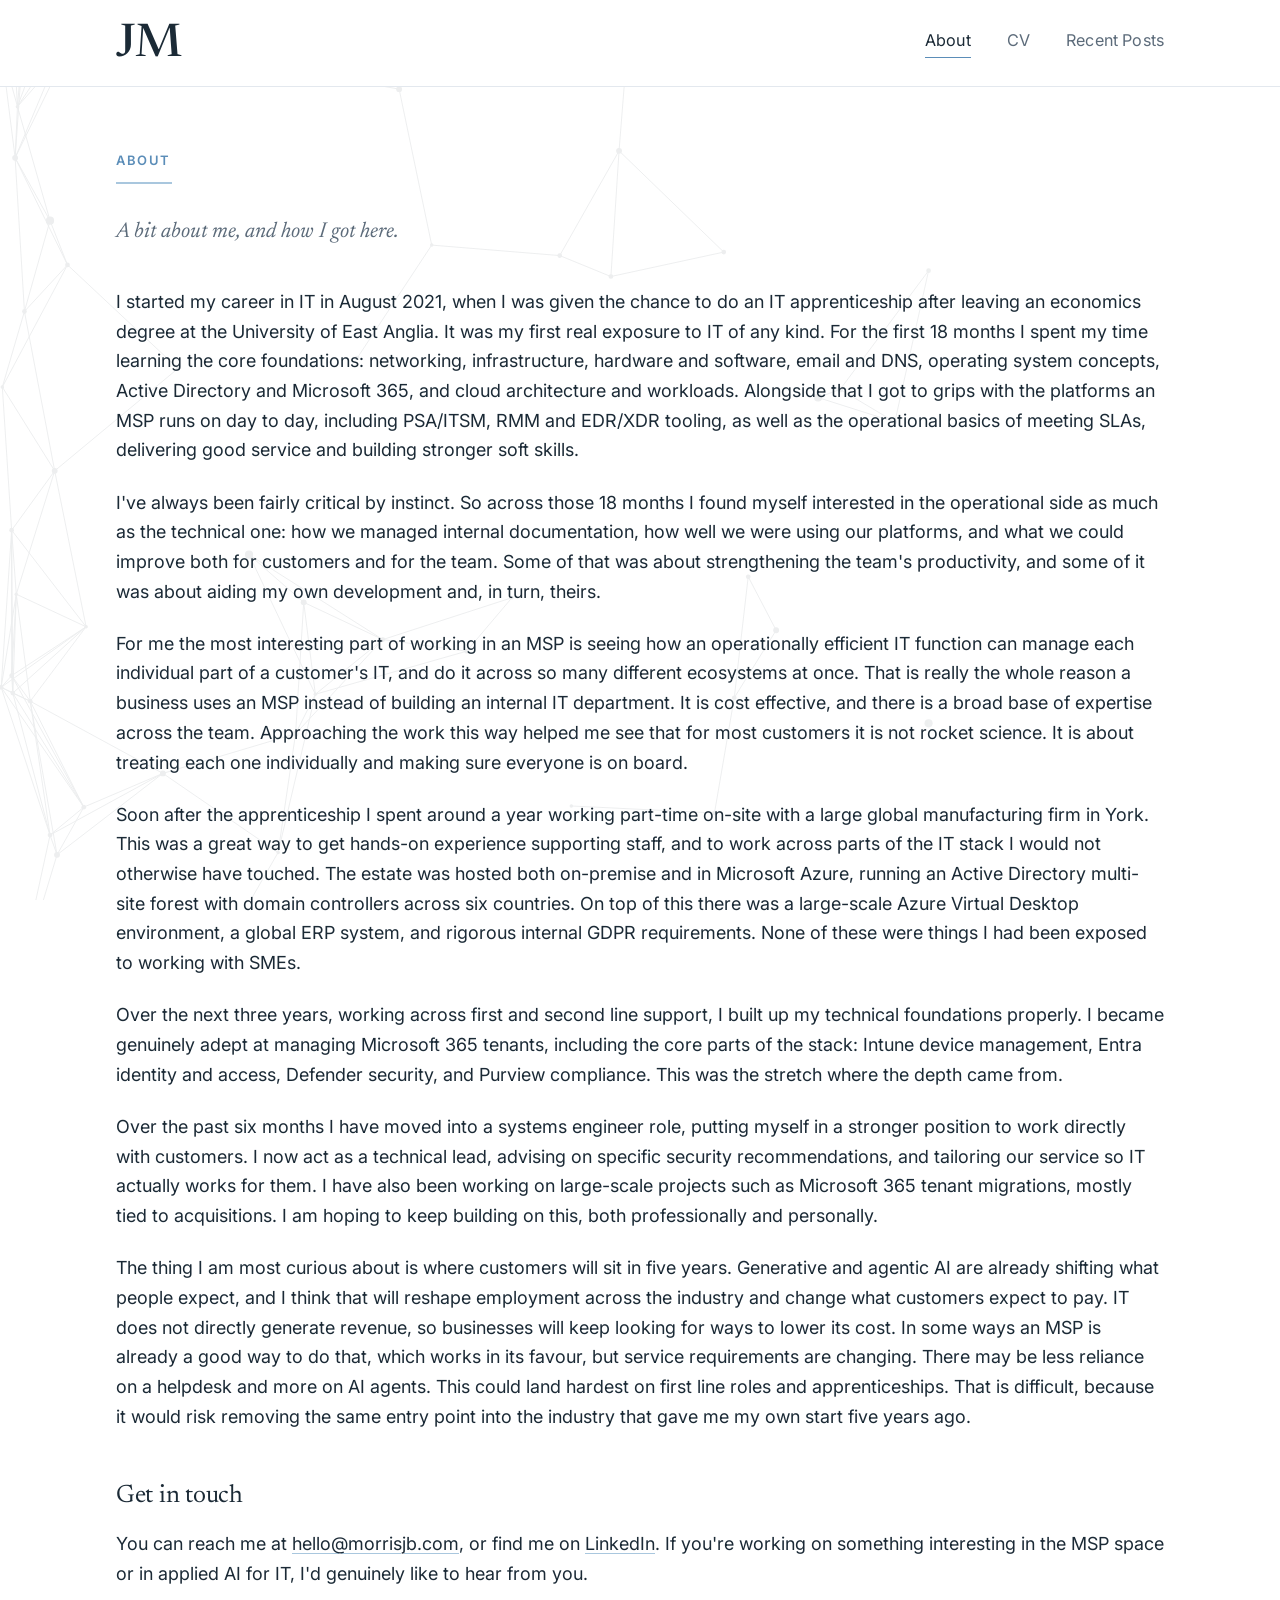
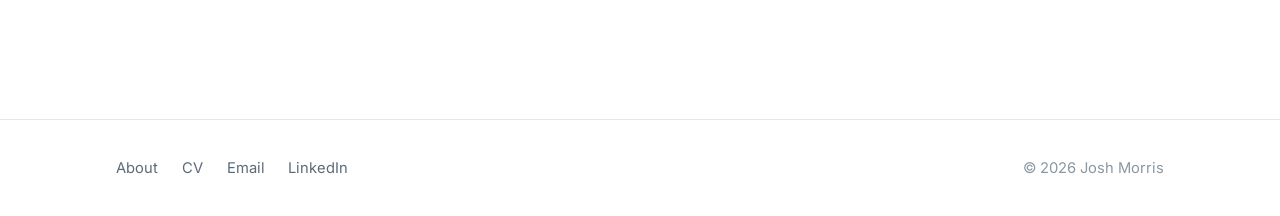
==== commit cb1e34a8: "Add files via upload" ====
--- a/about.html
+++ b/about.html
@@ -34,19 +34,21 @@
     <p class="eyebrow">About</p>
     <hr class="rule">
 
-    <p class="about-intro">A bit about me, and the things that hold my attention.</p>
+    <p class="about-intro">A bit about me, and how I got here.</p>
 
-    <h2>Who I am</h2>
-    <p>I'm Josh, an IT Systems Engineer based in London. I've been working for five years now, mostly around Microsoft 365 and cybersecurity services. I work at a managed service provider, where the days are split between tenant administration, endpoint management, client communications, and trying to make IT actually work for small businesses without overpromising.</p>
-    <p>Outside the technical side, I read widely and think too much about how this work is run and where it's heading. This site exists because I wanted somewhere to write that down.</p>
+    <p>I started my career in IT in August 2021, when I was given the chance to do an IT apprenticeship after leaving an economics degree at the University of East Anglia. It was my first real exposure to IT of any kind. For the first 18 months I spent my time learning the core foundations: networking, infrastructure, hardware and software, email and DNS, operating system concepts, Active Directory and Microsoft 365, and cloud architecture and workloads. Alongside that I got to grips with the platforms an MSP runs on day to day, including PSA/ITSM, RMM and EDR/XDR tooling, as well as the operational basics of meeting SLAs, delivering good service and building stronger soft skills.</p>
 
-    <h2>What I do</h2>
-    <p>Most of what I work on falls under one of a few headings: keeping Microsoft 365 tenants healthy and secure; running migrations between them when companies merge, split, or change identity stacks; and figuring out which automation and AI tooling is genuinely worth deploying versus the noise.</p>
-    <p>I'm a practitioner more than a strategist. I write from inside the work, not above it, and that tends to be where the useful detail lives.</p>
+    <p>I've always been fairly critical by instinct. So across those 18 months I found myself interested in the operational side as much as the technical one: how we managed internal documentation, how well we were using our platforms, and what we could improve both for customers and for the team. Some of that was about strengthening the team's productivity, and some of it was about aiding my own development and, in turn, theirs.</p>
 
-    <h2>What I write about</h2>
-    <p>A few rough buckets. The MSP view from the floor: what running IT for small businesses actually looks like, including the unglamorous bits. Microsoft 365 in practice: migrations, identity, Conditional Access, Intune, and the gap between vendor documentation and reality. And the commercial side of MSPs: how they price, position, and compete in the market as it stands.</p>
-    <p>Occasionally something further afield: a book, a tool, a question about how this work fits into the wider direction technology is heading.</p>
+    <p>For me the most interesting part of working in an MSP is seeing how an operationally efficient IT function can manage each individual part of a customer's IT, and do it across so many different ecosystems at once. That is really the whole reason a business uses an MSP instead of building an internal IT department. It is cost effective, and there is a broad base of expertise across the team. Approaching the work this way helped me see that for most customers it is not rocket science. It is about treating each one individually and making sure everyone is on board.</p>
+
+    <p>Soon after the apprenticeship I spent around a year working part-time on-site with a large global manufacturing firm in York. This was a great way to get hands-on experience supporting staff, and to work across parts of the IT stack I would not otherwise have touched. The estate was hosted both on-premise and in Microsoft Azure, running an Active Directory multi-site forest with domain controllers across six countries. On top of this there was a large-scale Azure Virtual Desktop environment, a global ERP system, and rigorous internal GDPR requirements. None of these were things I had been exposed to working with SMEs.</p>
+
+    <p>Over the next three years, working across first and second line support, I built up my technical foundations properly. I became genuinely adept at managing Microsoft 365 tenants, including the core parts of the stack: Intune device management, Entra identity and access, Defender security, and Purview compliance. This was the stretch where the depth came from.</p>
+
+    <p>Over the past six months I have moved into a systems engineer role, putting myself in a stronger position to work directly with customers. I now act as a technical lead, advising on specific security recommendations, and tailoring our service so IT actually works for them. I have also been working on large-scale projects such as Microsoft 365 tenant migrations, mostly tied to acquisitions. I am hoping to keep building on this, both professionally and personally.</p>
+
+    <p>The thing I am most curious about is where customers will sit in five years. Generative and agentic AI are already shifting what people expect, and I think that will reshape employment across the industry and change what customers expect to pay. IT does not directly generate revenue, so businesses will keep looking for ways to lower its cost. In some ways an MSP is already a good way to do that, which works in its favour, but service requirements are changing. There may be less reliance on a helpdesk and more on AI agents. This could land hardest on first line roles and apprenticeships. That is difficult, because it would risk removing the same entry point into the industry that gave me my own start five years ago.</p>
 
     <h2>Get in touch</h2>
     <p>You can reach me at <a href="mailto:hello@morrisjb.com">hello@morrisjb.com</a>, or find me on <a href="https://linkedin.com">LinkedIn</a>. If you're working on something interesting in the MSP space or in applied AI for IT, I'd genuinely like to hear from you.</p>
--- a/styles.css
+++ b/styles.css
@@ -36,6 +36,24 @@
   text-rendering: optimizeLegibility;
 }
 
+/* ---------- Geometric background (all pages) ---------- */
+/* Left-anchored node network, faint enough to sit behind the text.
+   Fades out toward the right so the reading column stays clean. */
+body::before {
+  content: "";
+  position: fixed;
+  inset: 0;
+  z-index: -1;
+  background-image: url("/bg-network.svg");
+  background-size: cover;
+  background-position: left center;
+  background-repeat: no-repeat;
+  opacity: 0.085;
+  -webkit-mask-image: linear-gradient(to right, #000 0%, #000 70%, transparent 100%);
+          mask-image: linear-gradient(to right, #000 0%, #000 70%, transparent 100%);
+  pointer-events: none;
+}
+
 /* ---------- Site header (full-width bar) ---------- */
 .site-header {
   border-bottom: 1px solid var(--border);
@@ -152,7 +170,7 @@
   font-weight: 600;
   letter-spacing: 0.12em;
   text-transform: uppercase;
-  color: var(--faint);
+  color: var(--accent);
   margin: 3rem 0 0;
   padding-bottom: 0.75rem;
   border-bottom: 1px solid var(--border);
@@ -173,7 +191,7 @@
 .hero-title {
   font-family: 'Newsreader', Georgia, serif;
   font-size: 2rem;
-  font-style: italic;
+  font-style: normal;
   font-weight: 400;
   line-height: 1.3;
   margin: 0 0 1.75rem;
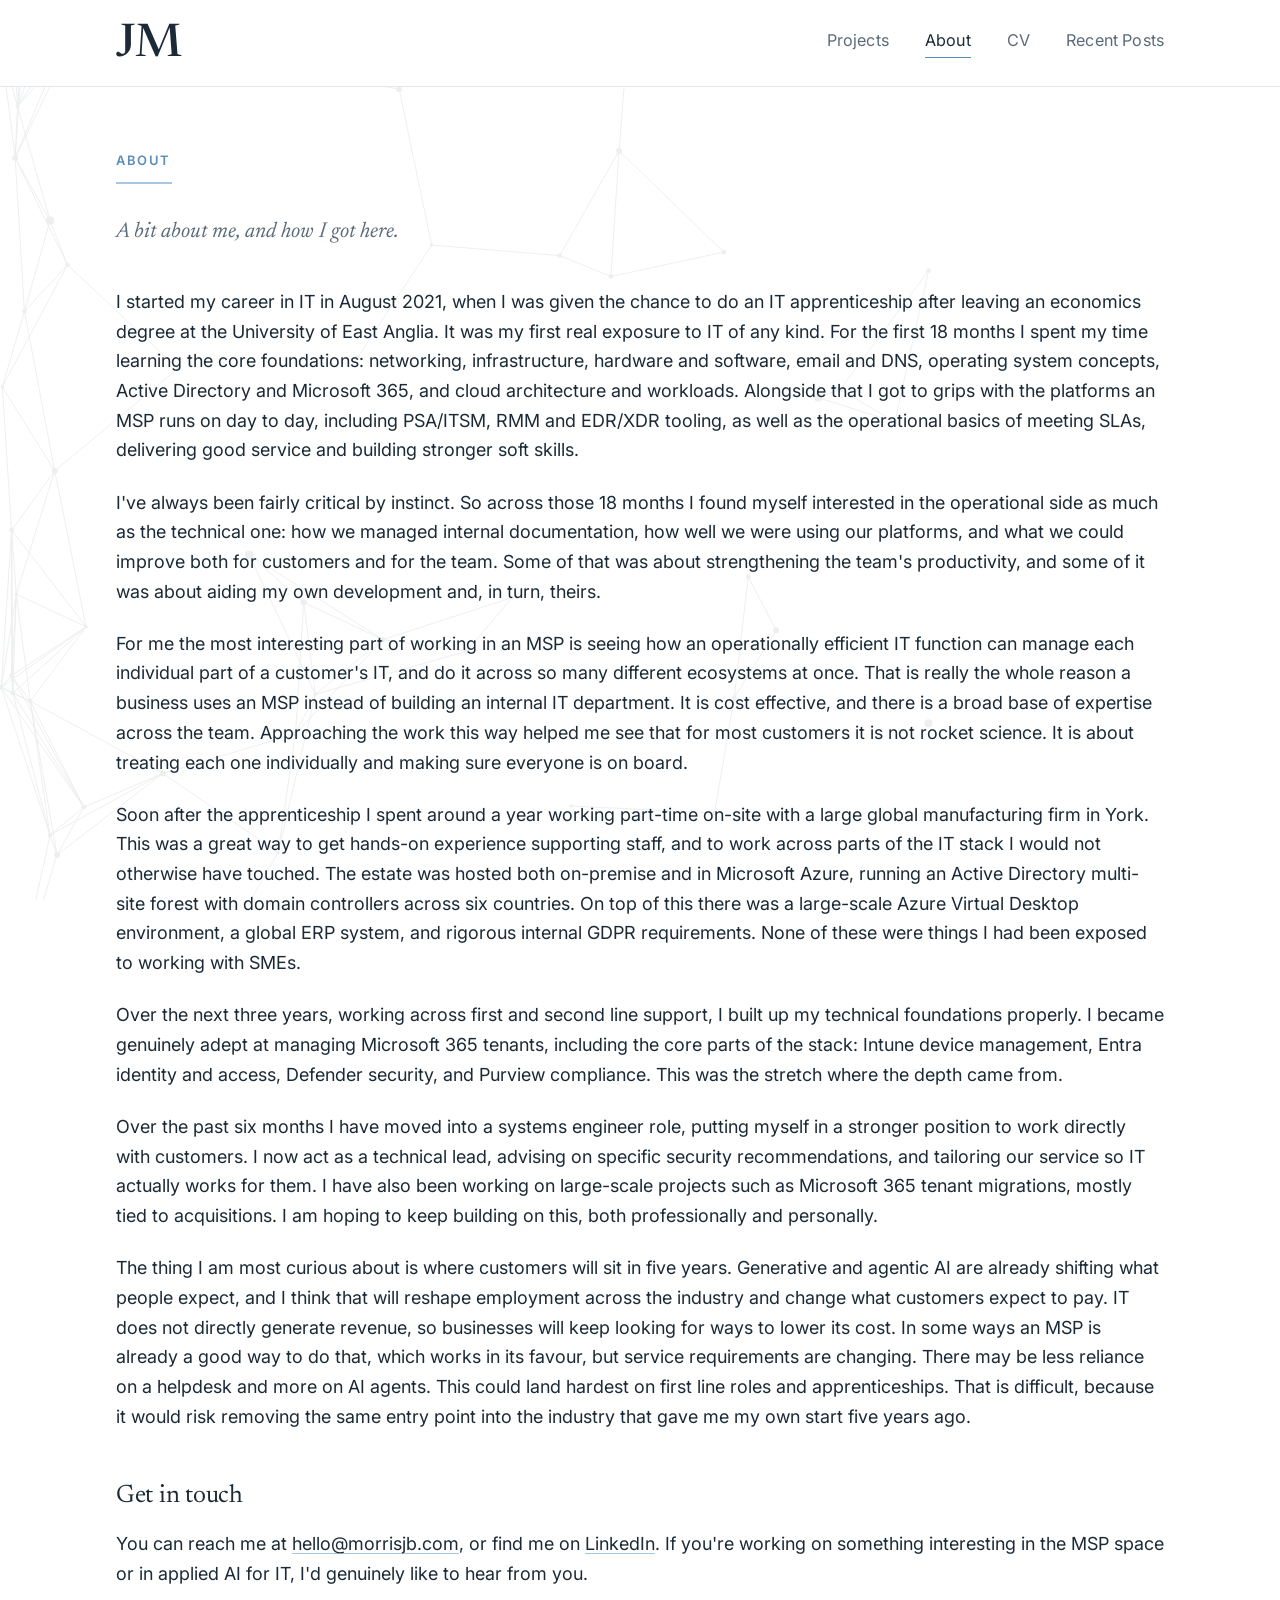
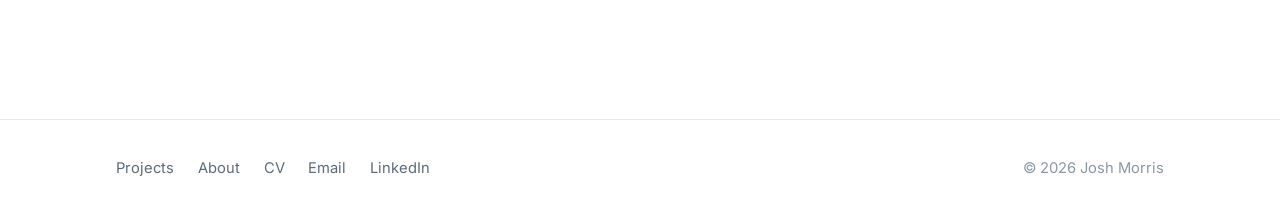
==== commit 7a9da7d9: "Add Projects section with Polyoptic Explorer card Adds a card grid to the homepage (copy a project-c" ====
--- a/about.html
+++ b/about.html
@@ -22,6 +22,7 @@
         </svg>
       </a>
       <nav class="site-nav" aria-label="Primary">
+        <a href="/#projects">Projects</a>
         <a href="/about.html" aria-current="page">About</a>
         <a href="/cv.html">CV</a>
         <a href="/thoughts.html">Recent Posts</a>
@@ -57,6 +58,7 @@
   <footer class="site-footer">
     <div class="site-footer__inner">
       <div class="site-footer__links">
+        <a href="/#projects">Projects</a>
         <a href="/about.html">About</a>
         <a href="/cv.html">CV</a>
         <a href="mailto:hello@morrisjb.com">Email</a>
--- a/styles.css
+++ b/styles.css
@@ -378,3 +378,48 @@
   .page { max-width: 100%; padding: 0; }
   .cv-section { page-break-inside: avoid; }
 }
+
+/* ---------- Project cards ---------- */
+.projects {
+  list-style: none; padding: 0; margin: 1.5rem 0 0;
+  display: grid; gap: 1.5rem;
+  grid-template-columns: repeat(auto-fill, minmax(min(100%, 320px), 1fr));
+}
+.project-card {
+  margin: 0;
+  display: flex; flex-direction: column;
+  background: var(--bg);
+  border: 1px solid var(--border);
+  border-radius: 10px;
+  overflow: hidden;
+  transition: border-color 0.15s ease, box-shadow 0.15s ease, transform 0.15s ease;
+}
+.project-card:hover {
+  border-color: var(--accent-soft);
+  box-shadow: 0 6px 20px rgba(27, 42, 54, 0.08);
+  transform: translateY(-2px);
+}
+.project-card__image {
+  display: block; line-height: 0;
+  border-bottom: 1px solid var(--border);
+  background: var(--surface);
+}
+.project-card__image img { width: 100%; height: auto; aspect-ratio: 16 / 9; object-fit: cover; object-position: top left; }
+.project-card__body { padding: 1.25rem 1.25rem 1.1rem; display: flex; flex-direction: column; flex: 1; }
+.project-card__title { font-size: 1.3rem; margin: 0 0 0.5rem; }
+.project-card__title a { text-decoration: none; }
+.project-card__title a:hover { text-decoration: underline; text-decoration-color: var(--accent-soft); }
+.project-card__text { font-size: 0.92rem; color: var(--muted); margin-bottom: 1rem; }
+.project-card__stack {
+  list-style: none; padding: 0; margin: 0 0 1rem;
+  display: flex; flex-wrap: wrap; gap: 0.4rem;
+}
+.project-card__stack li {
+  margin: 0; font-size: 0.7rem; color: var(--muted);
+  padding: 0.15rem 0.6rem; border-radius: 999px; background: var(--surface);
+}
+.project-card__links {
+  margin: auto 0 0; display: flex; gap: 1.25rem; font-size: 0.88rem; font-weight: 500;
+}
+.project-card__links a { color: var(--accent); text-decoration: none; }
+.project-card__links a:hover { text-decoration: underline; }
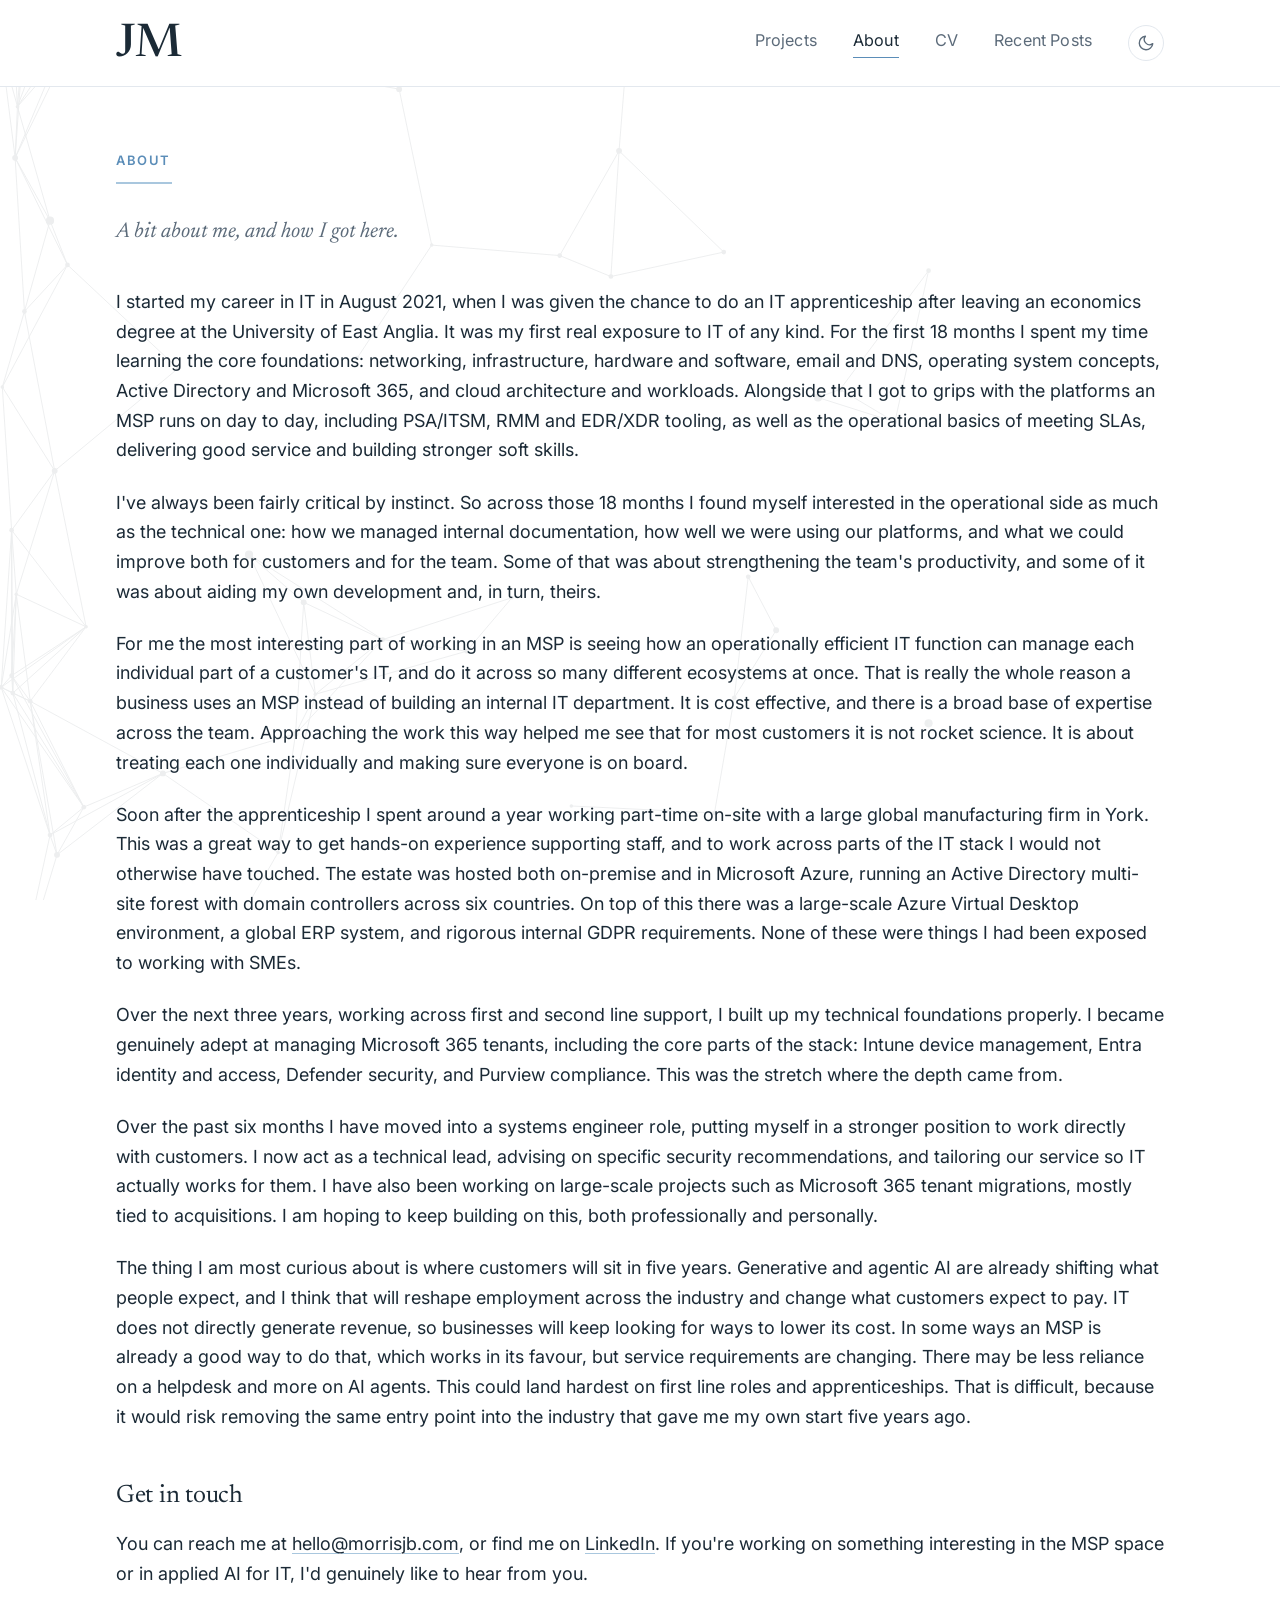
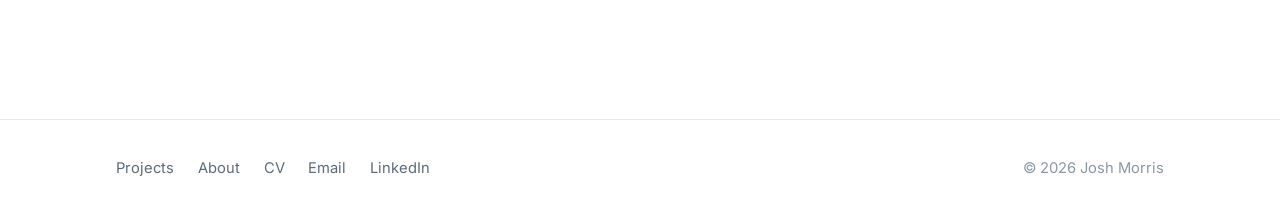
==== commit 08d6ba71: "Add dark mode with a toggle Follows the device setting by default; the sun/moon button in the header" ====
--- a/about.html
+++ b/about.html
@@ -12,20 +12,33 @@
   <link rel="preconnect" href="https://fonts.gstatic.com" crossorigin>
   <link href="https://fonts.googleapis.com/css2?family=Inter:wght@400;500;600&family=Newsreader:ital,opsz,wght@0,6..72,300..600;1,6..72,300..600&display=swap" rel="stylesheet">
   <link rel="stylesheet" href="/styles.css">
+  <script>
+    /* Apply the saved theme before the page paints, to avoid a flash */
+    (function () {
+      var t = null;
+      try { t = localStorage.getItem('theme'); } catch (e) {}
+      if (t === 'light' || t === 'dark') document.documentElement.setAttribute('data-theme', t);
+    })();
+  </script>
+  <script src="/theme.js" defer></script>
 </head>
 <body>
   <header class="site-header">
     <div class="site-header__inner">
       <a class="brand" href="/" aria-label="J. Morris — home">
         <svg viewBox="0 0 132 56" xmlns="http://www.w3.org/2000/svg" role="img" aria-label="JM monogram">
-          <text x="0" y="44" font-family="Newsreader, Georgia, serif" font-size="56" font-weight="500" letter-spacing="-1" fill="#1B2A36">JM</text>
+          <text x="0" y="44" font-family="Newsreader, Georgia, serif" font-size="56" font-weight="500" letter-spacing="-1" fill="currentColor">JM</text>
         </svg>
       </a>
       <nav class="site-nav" aria-label="Primary">
         <a href="/#projects">Projects</a>
         <a href="/about.html" aria-current="page">About</a>
         <a href="/cv.html">CV</a>
-        <a href="/thoughts.html">Recent Posts</a>
+        <a href="/thoughts.html"><span class="nav-long">Recent </span>Posts</a>
+        <button class="theme-toggle" type="button" aria-label="Switch to dark mode">
+          <svg class="icon-moon" viewBox="0 0 24 24" fill="none" stroke="currentColor" stroke-width="1.8" stroke-linecap="round" stroke-linejoin="round" aria-hidden="true"><path d="M21 12.8A9 9 0 1 1 11.2 3a7 7 0 0 0 9.8 9.8z"/></svg>
+          <svg class="icon-sun" viewBox="0 0 24 24" fill="none" stroke="currentColor" stroke-width="1.8" stroke-linecap="round" aria-hidden="true"><circle cx="12" cy="12" r="4"/><path d="M12 2v2M12 20v2M4.9 4.9l1.4 1.4M17.7 17.7l1.4 1.4M2 12h2M20 12h2M4.9 19.1l1.4-1.4M17.7 6.3l1.4-1.4"/></svg>
+        </button>
       </nav>
     </div>
   </header>
--- a/styles.css
+++ b/styles.css
@@ -16,6 +16,44 @@
   --accent-soft: #A9C7DE;
   --max-width: 560px;
   --header-max: 1120px;
+  --shadow: rgba(27, 42, 54, 0.08);
+  --bg-pattern-filter: none;
+  --bg-pattern-opacity: 0.085;
+  color-scheme: light;
+}
+
+/* Dark mode: follows the device setting unless the visitor picks one with the toggle */
+@media (prefers-color-scheme: dark) {
+  :root:not([data-theme="light"]) {
+    --bg: #0F161C;
+    --surface: #18212A;
+    --surface-2: #1E2933;
+    --border: #2A3642;
+    --text: #E4EAF0;
+    --muted: #A3B0BD;
+    --faint: #7A8896;
+    --accent: #7FAFD8;
+    --accent-soft: #3F6584;
+    --shadow: rgba(0, 0, 0, 0.45);
+    --bg-pattern-filter: invert(1);
+    --bg-pattern-opacity: 0.12;
+    color-scheme: dark;
+  }
+}
+:root[data-theme="dark"] {
+  --bg: #0F161C;
+  --surface: #18212A;
+  --surface-2: #1E2933;
+  --border: #2A3642;
+  --text: #E4EAF0;
+  --muted: #A3B0BD;
+  --faint: #7A8896;
+  --accent: #7FAFD8;
+  --accent-soft: #3F6584;
+  --shadow: rgba(0, 0, 0, 0.45);
+  --bg-pattern-filter: invert(1);
+  --bg-pattern-opacity: 0.12;
+  color-scheme: dark;
 }
 
 * { box-sizing: border-box; margin: 0; }
@@ -48,7 +86,8 @@
   background-size: cover;
   background-position: left center;
   background-repeat: no-repeat;
-  opacity: 0.085;
+  opacity: var(--bg-pattern-opacity);
+  filter: var(--bg-pattern-filter);
   -webkit-mask-image: linear-gradient(to right, #000 0%, #000 70%, transparent 100%);
           mask-image: linear-gradient(to right, #000 0%, #000 70%, transparent 100%);
   pointer-events: none;
@@ -77,7 +116,23 @@
   line-height: 0;
 }
 
+.brand { color: var(--text); }
 .brand svg { display: block; height: 46px; width: auto; }
+
+/* ---------- Theme toggle ---------- */
+.theme-toggle {
+  display: inline-flex; align-items: center; justify-content: center;
+  width: 2rem; height: 2rem; padding: 0;
+  border: 1px solid var(--border); border-radius: 999px;
+  background: transparent; color: var(--muted); cursor: pointer;
+  transition: color 0.15s ease, border-color 0.15s ease;
+}
+.theme-toggle:hover { color: var(--text); border-color: var(--accent-soft); }
+.theme-toggle:focus-visible { outline: 2px solid var(--accent); outline-offset: 3px; }
+.theme-toggle svg { width: 1rem; height: 1rem; }
+.theme-toggle .icon-sun { display: none; }
+:root[data-theme-effective="dark"] .theme-toggle .icon-sun { display: block; }
+:root[data-theme-effective="dark"] .theme-toggle .icon-moon { display: none; }
 
 .site-nav {
   display: flex;
@@ -88,6 +143,7 @@
 }
 
 .site-nav a {
+  white-space: nowrap;
   color: var(--muted);
   text-decoration: none;
   padding-bottom: 3px;
@@ -355,7 +411,9 @@
 }
 
 @media (max-width: 420px) {
-  .site-nav { gap: 0.85rem; font-size: 0.8rem; }
+  .site-nav { gap: 0.7rem; font-size: 0.78rem; }
+  .theme-toggle { width: 1.75rem; height: 1.75rem; }
+  .nav-long { display: none; }
   .brand svg { height: 34px; }
 }
 
@@ -374,6 +432,7 @@
 @media print {
   .site-header, .site-footer { display: none; }
   body { background: #fff; color: #000; }
+  body::before, .theme-toggle { display: none; }
   a { color: #000; text-decoration: none; }
   .page { max-width: 100%; padding: 0; }
   .cv-section { page-break-inside: avoid; }
@@ -396,7 +455,7 @@
 }
 .project-card:hover {
   border-color: var(--accent-soft);
-  box-shadow: 0 6px 20px rgba(27, 42, 54, 0.08);
+  box-shadow: 0 6px 20px var(--shadow);
   transform: translateY(-2px);
 }
 .project-card__image {
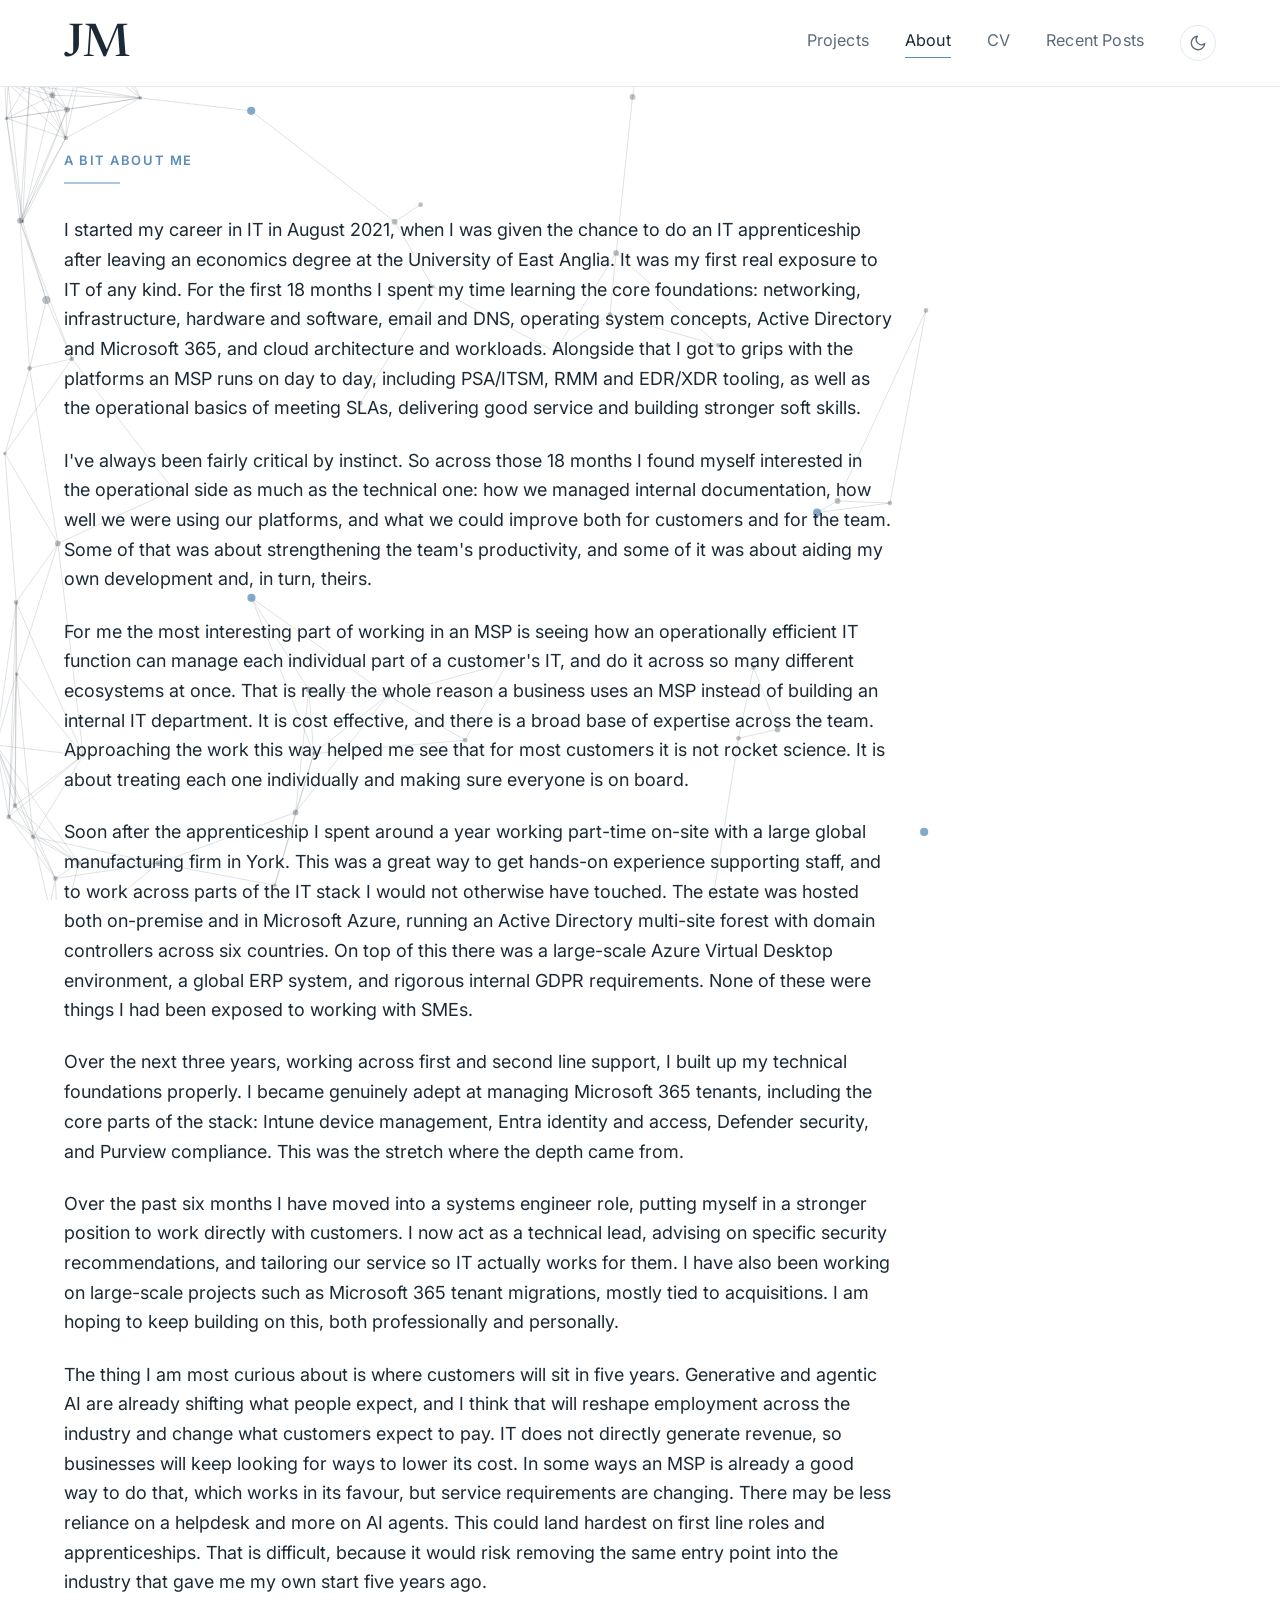
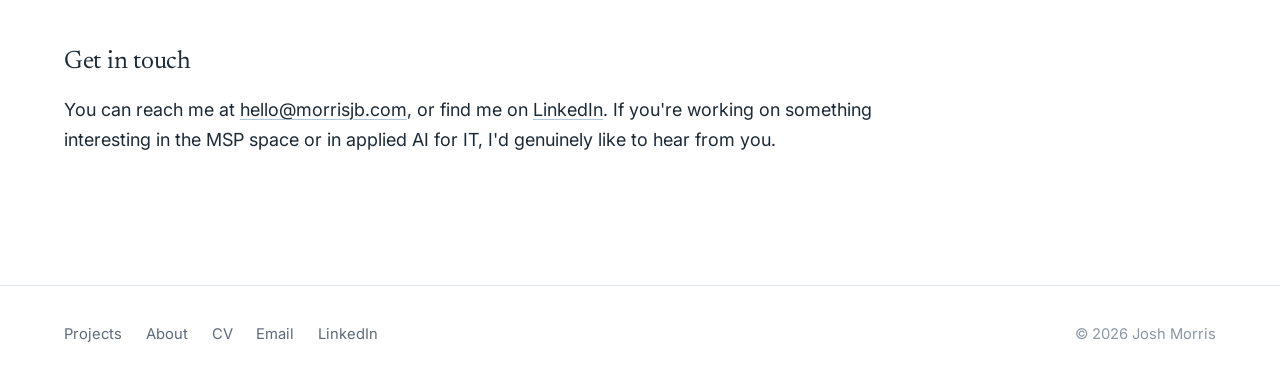
==== commit 20aac6de: "Widen layout, animate background network, simplify About heading - Content now spans up to 1680px wi" ====
--- a/about.html
+++ b/about.html
@@ -21,6 +21,7 @@
     })();
   </script>
   <script src="/theme.js" defer></script>
+  <script src="/bg.js" defer></script>
 </head>
 <body>
   <header class="site-header">
@@ -45,10 +46,8 @@
 
   <main class="page">
     <!-- TIP: edit freely. Keep the intro short, then a few plain sections. -->
-    <p class="eyebrow">About</p>
+    <p class="eyebrow">A bit about me</p>
     <hr class="rule">
-
-    <p class="about-intro">A bit about me, and how I got here.</p>
 
     <p>I started my career in IT in August 2021, when I was given the chance to do an IT apprenticeship after leaving an economics degree at the University of East Anglia. It was my first real exposure to IT of any kind. For the first 18 months I spent my time learning the core foundations: networking, infrastructure, hardware and software, email and DNS, operating system concepts, Active Directory and Microsoft 365, and cloud architecture and workloads. Alongside that I got to grips with the platforms an MSP runs on day to day, including PSA/ITSM, RMM and EDR/XDR tooling, as well as the operational basics of meeting SLAs, delivering good service and building stronger soft skills.</p>
 
--- a/styles.css
+++ b/styles.css
@@ -15,10 +15,15 @@
   --accent: #5B8DB8;
   --accent-soft: #A9C7DE;
   --max-width: 560px;
-  --header-max: 1120px;
+  --header-max: 1680px;
+  --gutter: clamp(1.25rem, 5vw, 4.5rem);
+  --measure: 46rem;
   --shadow: rgba(27, 42, 54, 0.08);
   --bg-pattern-filter: none;
-  --bg-pattern-opacity: 0.085;
+  --bg-pattern-opacity: 0.14;
+  --pattern-line: rgba(46, 61, 71, 0.17);
+  --pattern-node: rgba(46, 61, 71, 0.32);
+  --pattern-accent: rgba(91, 141, 184, 0.75);
   color-scheme: light;
 }
 
@@ -36,7 +41,10 @@
     --accent-soft: #3F6584;
     --shadow: rgba(0, 0, 0, 0.45);
     --bg-pattern-filter: invert(1);
-    --bg-pattern-opacity: 0.12;
+    --bg-pattern-opacity: 0.16;
+    --pattern-line: rgba(169, 199, 222, 0.16);
+    --pattern-node: rgba(169, 199, 222, 0.32);
+    --pattern-accent: rgba(127, 175, 216, 0.8);
     color-scheme: dark;
   }
 }
@@ -52,7 +60,10 @@
   --accent-soft: #3F6584;
   --shadow: rgba(0, 0, 0, 0.45);
   --bg-pattern-filter: invert(1);
-  --bg-pattern-opacity: 0.12;
+  --bg-pattern-opacity: 0.16;
+  --pattern-line: rgba(169, 199, 222, 0.16);
+  --pattern-node: rgba(169, 199, 222, 0.32);
+  --pattern-accent: rgba(127, 175, 216, 0.8);
   color-scheme: dark;
 }
 
@@ -93,6 +104,17 @@
   pointer-events: none;
 }
 
+/* Animated version drawn by bg.js; the static SVG above is the fallback */
+.bg-canvas {
+  position: fixed;
+  inset: 0;
+  width: 100%;
+  height: 100%;
+  z-index: -1;
+  pointer-events: none;
+}
+html.has-bg-canvas body::before { display: none; }
+
 /* ---------- Site header (full-width bar) ---------- */
 .site-header {
   border-bottom: 1px solid var(--border);
@@ -102,7 +124,7 @@
 .site-header__inner {
   max-width: var(--header-max);
   margin: 0 auto;
-  padding: 1.1rem 2rem;
+  padding: 1.1rem var(--gutter);
   display: flex;
   align-items: center;
   justify-content: space-between;
@@ -161,8 +183,11 @@
 .page {
   max-width: var(--header-max);
   margin: 0 auto;
-  padding: 3.5rem 2rem 4rem;
-}
+  padding: 3.5rem var(--gutter) 4rem;
+}
+
+/* Long text keeps a readable line length; sections and cards use the full width */
+.lede, .about-intro, .page > p, .article-content, .article-header, .year-group .post-excerpt, .post-excerpt { max-width: var(--measure); }
 
 /* ---------- Typography ---------- */
 h1, h2, h3, h4, .display {
@@ -382,7 +407,7 @@
 .site-footer__inner {
   max-width: var(--header-max);
   margin: 0 auto;
-  padding: 2rem;
+  padding: 2rem var(--gutter);
   font-size: 0.82rem;
   color: var(--faint);
   display: flex;
@@ -400,14 +425,14 @@
 /* ---------- Responsive ---------- */
 @media (max-width: 720px) {
   html { font-size: 17px; }
-  .site-header__inner { padding: 0.9rem 1.25rem; gap: 1rem; }
+  .site-header__inner { padding: 0.9rem var(--gutter); gap: 1rem; }
   .brand svg { height: 38px; }
   .site-nav { gap: 1.1rem; font-size: 0.84rem; }
-  .page { padding: 2.5rem 1.25rem 3rem; }
+  .page { padding: 2.5rem var(--gutter) 3rem; }
   .hero-title { font-size: 1.6rem; }
   .article-title { font-size: 1.7rem; }
   .cv-role-header { flex-direction: column; gap: 0.1rem; }
-  .site-footer__inner { padding: 1.5rem 1.25rem; flex-direction: column; align-items: flex-start; }
+  .site-footer__inner { padding: 1.5rem var(--gutter); flex-direction: column; align-items: flex-start; }
 }
 
 @media (max-width: 420px) {
@@ -432,17 +457,30 @@
 @media print {
   .site-header, .site-footer { display: none; }
   body { background: #fff; color: #000; }
-  body::before, .theme-toggle { display: none; }
+  body::before, .theme-toggle, .bg-canvas { display: none; }
   a { color: #000; text-decoration: none; }
   .page { max-width: 100%; padding: 0; }
   .cv-section { page-break-inside: avoid; }
 }
 
 /* ---------- Project cards ---------- */
+/* A lone card on a wide screen sits sideways: image left, text right */
+@media (min-width: 900px) {
+  .project-card:only-child { grid-column: 1 / -1; flex-direction: row; }
+  .project-card:only-child .project-card__image {
+    flex: 0 0 44%; border-bottom: none; border-right: 1px solid var(--border);
+  }
+  .project-card:only-child .project-card__image img { height: 100%; }
+  .project-card:only-child .project-card__body { padding: 2rem 2.25rem; justify-content: center; }
+  .project-card:only-child .project-card__title { font-size: 1.6rem; }
+  .project-card:only-child .project-card__text { font-size: 1rem; max-width: 38rem; }
+  .project-card:only-child .project-card__links { margin-top: 0.5rem; }
+}
+
 .projects {
   list-style: none; padding: 0; margin: 1.5rem 0 0;
   display: grid; gap: 1.5rem;
-  grid-template-columns: repeat(auto-fill, minmax(min(100%, 320px), 1fr));
+  grid-template-columns: repeat(auto-fill, minmax(min(100%, 340px), 1fr));
 }
 .project-card {
   margin: 0;
